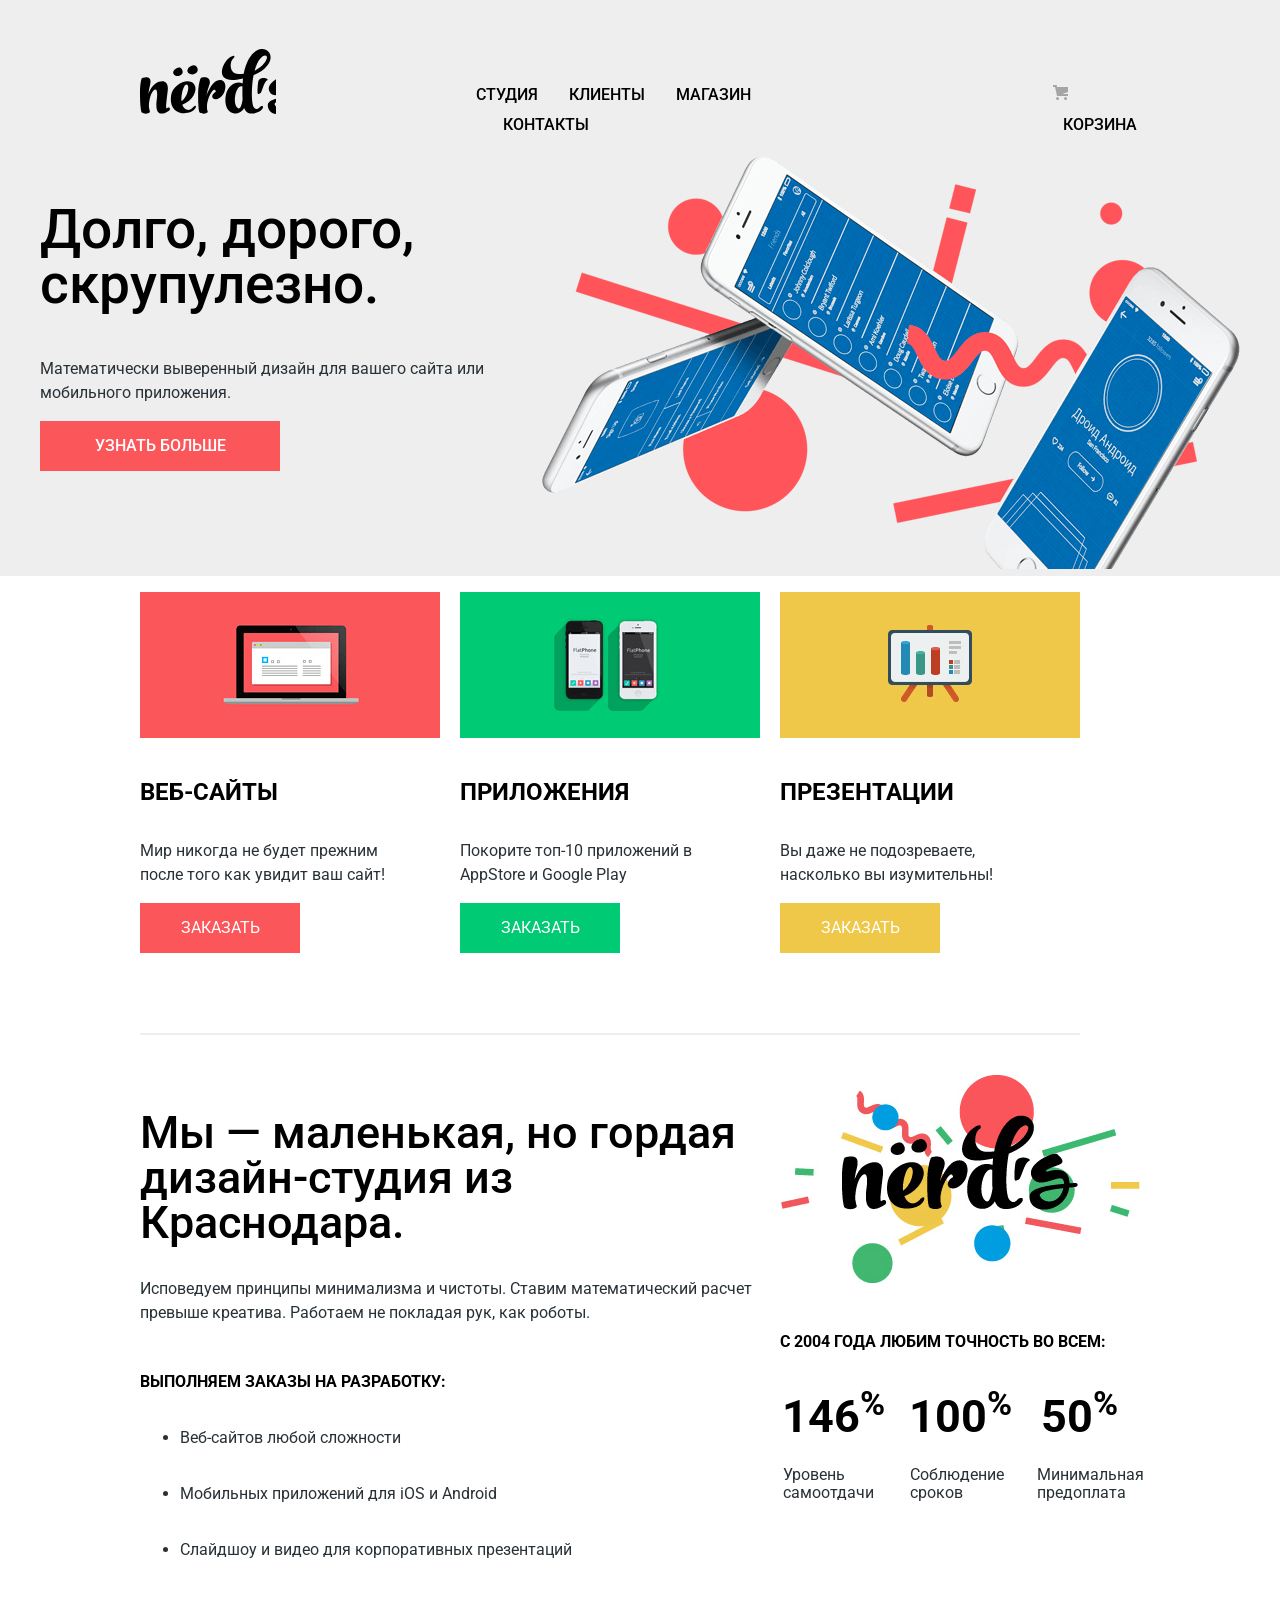
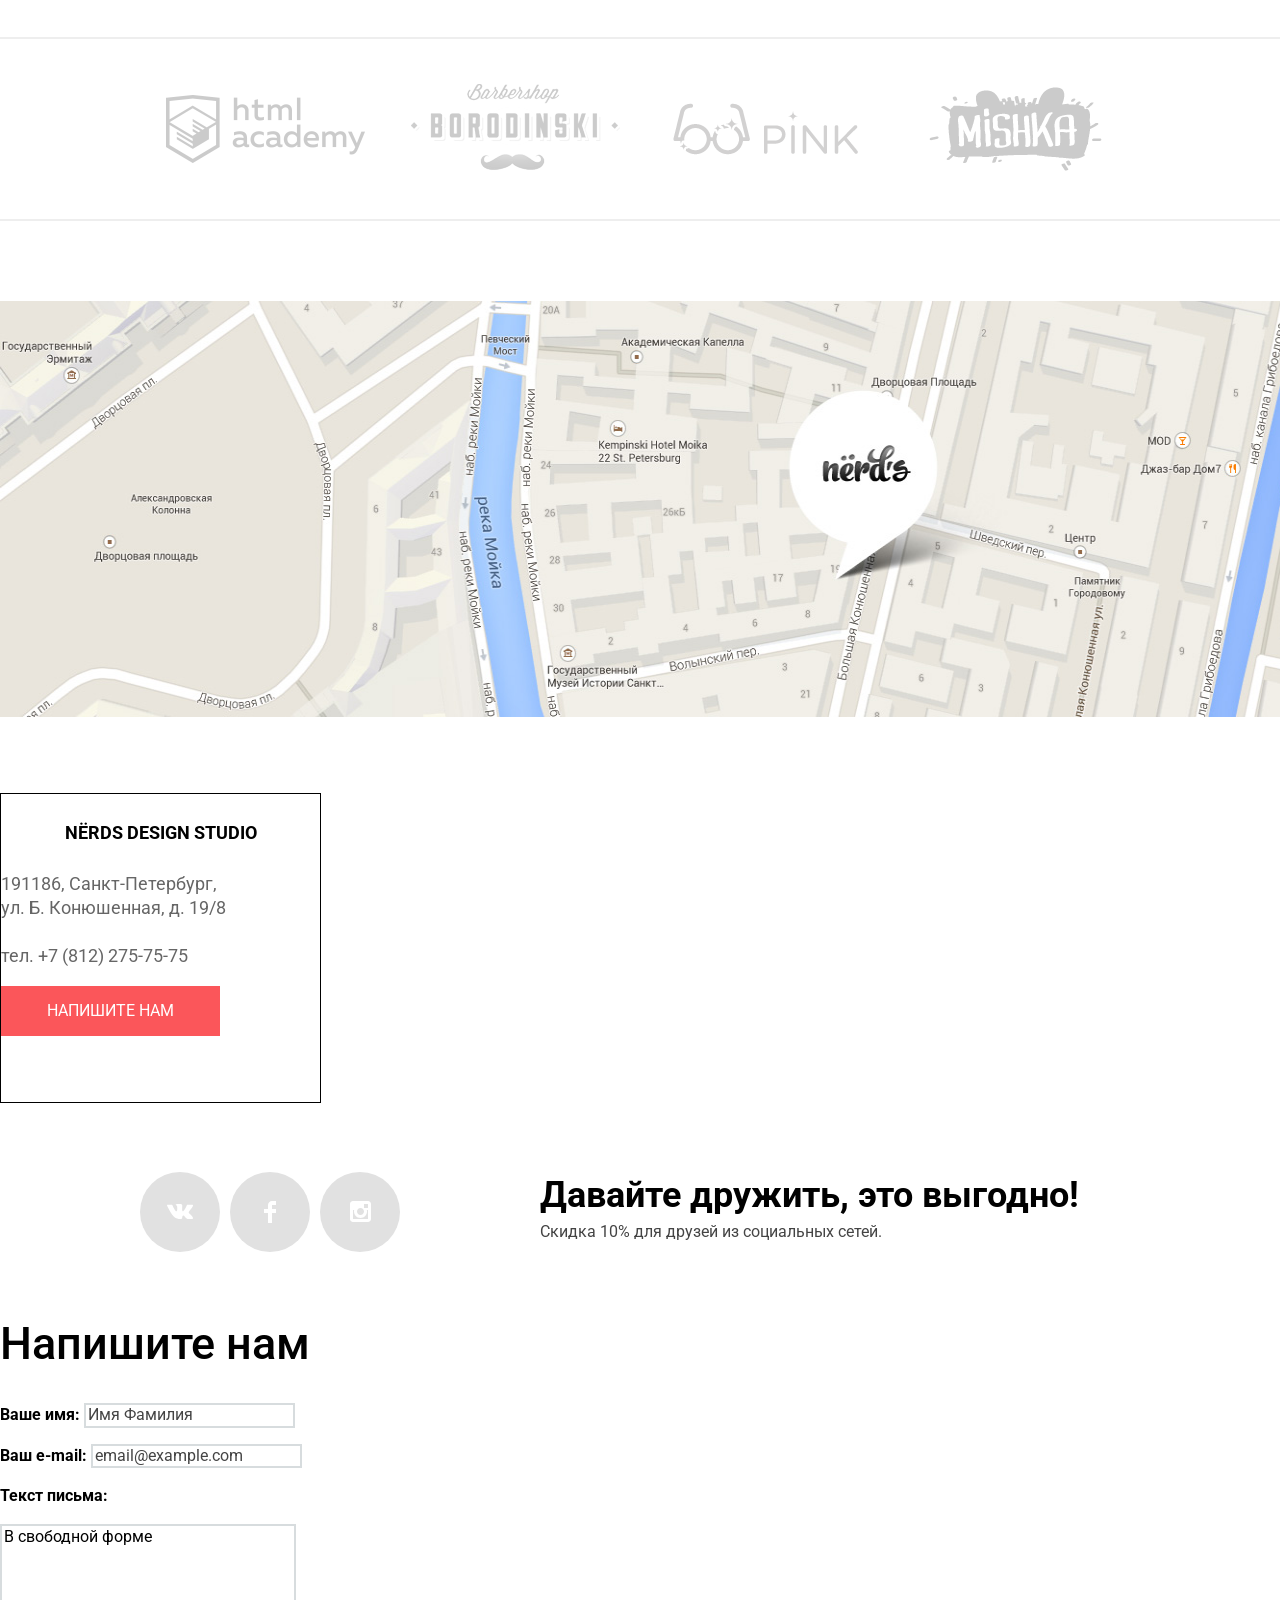
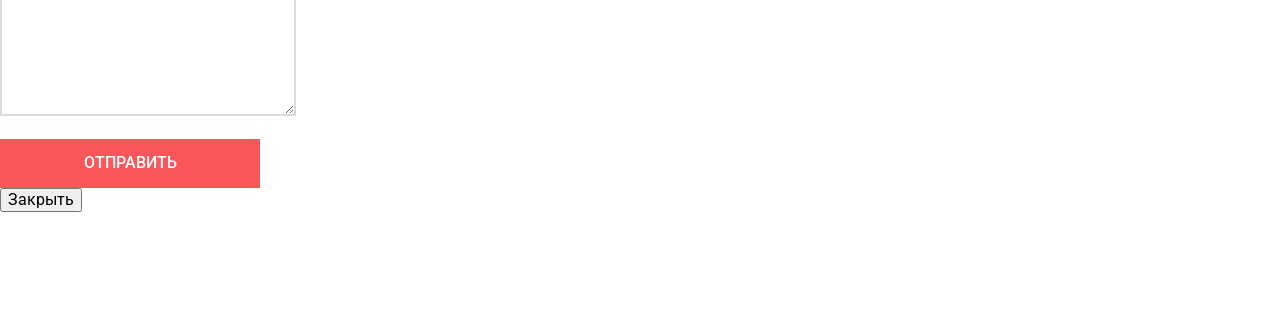
==== index.html @ deb5715d "other flex" ====
<!DOCTYPE html>
<html lang="ru">
	<head>
		<meta charset="UTF-8">
		<title>Нёрдс</title>
		<link rel="stylesheet" href="css/normalize.css">
		<link href="https://fonts.googleapis.com/css2?family=Roboto:ital,wght@0,400;0,500;0,700;1,400;1,500;1,700&display=swap" rel="stylesheet">
		<link rel="stylesheet" href="css/style.css">
	</head>
	<body>
		<header class="main-header">
			<nav class="main-navigation">
				<a class="main-header-logo"></a>
				<ul class="site-navigation">
					<li><a href="studio.html">Студия</a></li>
					<li><a href="clients.html">Клиенты</a></li>
					<li><a href="shop.html">Магазин</a></li>
					<li><a href="contacts.html">Контакты</a></li>
				</ul>
				<ul class="basket">
					<li><img src="img/cart-icon(basket).svg" alt="Корзина"></li>
					<li class="buy-product"><a href="basket.html">Корзина</a></li>
				</ul>	
			</nav>
			<section class="slider">
				<h1 class="visually-hidden">Слайдер</h1>
				<figure class="slide_1">
					<div class="text-slider">
						<h2>Долго, дорого, скрупулезно.</h2>
						<p>Математически выверенный дизайн для вашего сайта или мобильного приложения.</p>
						<button>Узнать больше</button>
					</div>
					<div class="img_slider">
						<img src="img/slide1.png" width="698" height="413" alt="Дизайн">
					</div>
				</figure>
			</section>
		</header>
		<main class="container">
			<section class="advantages">
				<h2 class="visually-hidden">Преимущества</h2>
				<ul class="advantages-list">
					<li>
						<img src="img/web-sites.png" width="300" height="146" alt="Веб сайты">
						<h4>Веб-сайты</h4>
						<p>Мир никогда не будет прежним<br> после того как увидит ваш сайт!</p>
						<button class="web-sites-color">Заказать</button>
					</li>
					<li>
						<img src="img/applications.png" width="300" height="146" alt="Приложения">
						<h4>Приложения</h4>
						<p>Покорите топ-10 приложений в AppStore и Google Play</p>
						<button class="applications-color">Заказать</button>
					</li>
					<li>
						<img src="img/presentations.png" width="300" height="146" alt="Презентации">
						<h4>Презентации</h4>
						<p>Вы даже не подозреваете,<br> насколько вы изумительны!</p>
						<button class="presentations-color">Заказать</button>
					</li>
				</ul>
			</section>
			<section class="studio">
				<div class="studio_orders">
					<h2>Мы — маленькая, но гордая дизайн-студия из Краснодара.</h2>
					<p>Исповедуем принципы минимализма и чистоты. Ставим математический расчет превыше креатива. Работаем не покладая рук, как роботы.</p>
					<h4>Выполняем заказы на разработку:</h4>
					<ul class="studio-list">
						<li class="studio-item">
						Веб-сайтов любой сложности
						</li>
						<li class="studio-item">
						Мобильных приложений для iOS и Android
						</li>
						<li class="studio-item">
						Слайдшоу и видео для корпоративных презентаций
						</li>
					</ul>
				</div>
				<div class="studio_percent">
					<img src="img/color-nerds.png" width="360" height="208" alt="Цветной логотип">
					<h4>с 2004 года Любим точность во всем:</h4>
					<table class="table">
						<tr><th>146<sup>%</sup></th><th>100<sup>%</sup></th><th>50<sup>%</sup></th></tr>
						<tr><td>Уровень самоотдачи</td><td>Соблюдение  сроков</td><td>Минимальная предоплата</td></tr>
					</table>
				</div>
			</section>
			<section class="partners">
				<h2 class="visually-hidden">Партнёры</h2>
				<ul>
					<li class="center_img"><img src="img/html-academy.png" alt="HTML Academy"></li>
					<li class="center_img"><img src="img/borodinski.png" width="209" height="90" alt="Borodinski"></li>
					<li class="center_img"><img src="img/pink.png" alt="Pink"></li>
					<li class="center_img"><img src="img/mishka.png" alt="Mishka"></li>
				</ul>
			</section>
			<section class="contacts">
				<img src="img/map___.jpg" width="1385" height="416" alt="Индекс 191186, город Санкт-Петербург, ул. Б. Конюшенная, д. 19/8, тел. +7 (812) 275-75-75">
				<h2 class="visually-hidden">Как до нас добраться</h2>
				<div class="contacts_background"><h4>Nёrds design studio</h4>
				<p>191186, Санкт-Петербург,<br> 
				ул. Б. Конюшенная, д. 19/8<br><br>
				тел. +7 (812) 275-75-75</p>
				<button>Напишите нам</button></div>
			</section>
		</main>
		<footer class="main-footer">
			<div class="footer-social">			
				<ul>
					<li class="social-button">
						<a href="#">
							<div class="background_icon">
								<img src="img/vk-icon.svg" alt="Вконтакте">
							</div>
						</a>
					</li>
					<li class="social-button">
						<a href="#">
							<div class="background_icon">
								<img src="img/fb-icon.svg" alt="Фэйсбук">
							</div>
						</a>
					</li>
					<li class="social-button">
						<a href="#">
							<div class="background_icon">
								<img src="img/insta-icon.svg" alt="Инстаграм">
							</div>
						</a>
					</li>
				</ul>
			</div>
			<div class="footer_discounts">
				<h3>Давайте дружить, это выгодно!</h3>
				<p>Скидка 10% для друзей из социальных сетей.</p>
			</div>
		</footer>
		<section class="form">
			<form class="write-us" action="https://echo.htmlacademy.ru" method="post">
				<h2>Напишите нам</h2>
				<p class="write-us-item">
					<label for="write-us-name">Ваше имя:</label>
					<input type="text" id="write-us-name" name="name" placeholder="Имя Фамилия">
				</p>
				<p class="write-us-item">
					<label for="write-us-e-mail">Ваш e-mail:</label>
					<input type="text" id="write-us-e-mail" name="e-mail" placeholder="email@example.com">	
				</p>
				<p class="write-us-item">
					<label>Текст письма:</label>
				</p>
				<p class="write-us-item"><textarea name="text" id="text" cols="30" rows="10">В свободной форме</textarea></p>
				<button class="button" type="submit">Отправить</button>
			</form>
			<button class="modal-close" type="button">Закрыть</button>
		</section>
	</body>
</html>
---- css/style.css ----
/* глобальные правила ------------------------------------------------------------------ */
body {
 
  margin: 0;
  padding: 0;
  font-family: "Roboto", Arial, sans-serif;
  font-size: 16px;
  line-height: 24px;
  font-weight: 400;
  color: #283136;

  background-color: #ffffff;
}
a {
  text-decoration: none;
}
/* хэдер -----------------------------------------------------------------------------*/
.main-header {
  background-color: #eeeeee;
  min-height: 545px;
}
/* Логотип ------------------------------*/
.main-header-logo {
  background-image: url(../img/nerds-logo.svg);
  background-repeat: no-repeat;
  width: 160px;
  height: 65px;
  margin: 49px 200px 0 140px;
}
.main-header-logo:hover {
  opacity: 0.8;
}
.main-header-logo:active {
  opacity: 0.3;
}
/* Навигация по сайту --------------------------------------*/
.main-navigation {
  display: flex;
  justify-content: flex-start;
  line-height: 30px;
  font-weight: 500;
  text-transform: uppercase;
  color: #000000;
}
.site-navigation {
  padding: 0;
  margin: 80px 245px 0 0;
  list-style: none;
} 
.site-navigation li {
  margin-left: 27px;
  display: inline;
}
.site-navigation li:first-child {
  margin-left: 0;
}
/* Корзина -------------------------------------------*/
.basket {
  margin: 80px 140px 0 0;
  padding: 0;
  list-style: none;
}
.basket li {
  display: inline;
}
.basket li:last-child {
  margin-left: 10px;
}
.basket img {
  opacity: 0.3;
}
.site-navigation a, 
.basket a {
  color: #000000;
}
.site-navigation a:hover, 
.basket a:hover {
  color: #fb565a;
}
.site-navigation a:active, 
.basket a:active {
  color: #a6a6a6;
}
/* слайдер ------------------------------------------------------------------------------*/
.slide_1 {
  display: flex;

}
.slider h2 {
  font-size: 55px;
  line-height: 55px;
  font-weight: 500;
  color: #000000;
}
.slider button {
  width: 240px;
  height: 50px;
  color: #ffffff;
  background-color: #fb565a;
  border: none;
  line-height: 18px;
  font-size: 16px;
  font-weight: 500;
  text-transform: uppercase;
}
.slider button:hover {
  background-color: #e74246;
}
.slider button:active {
  background-color: #d7373b;
  color: rgb(255,255,255, 0.3);
}
/* преимущества --------------------------------------------------------------------------- */
.advantages-list {
  display: flex;
  justify-content: space-between;
  border-bottom: 2px solid #eeeeee;
  margin: 0 200px 0 140px;
  padding: 0 0 80px 0;
}
.advantages-list h4 {
  font-weight: 700;
  font-size: 24px;
  line-height: 30px;
  color: #000000;
  text-transform: uppercase;
}
.advantages-list li {
  list-style-type: none;

  width: 300px;
}
.advantages-list button {
  color: #ffffff;
  font-size: 16px;
  line-height: 18px;
  text-transform: uppercase;
  border: none;
  width: 160px;
  height: 50px;
}
.web-sites-color {
  background-color: #fb565a;
}
.web-sites-color:hover {
  background-color: #e74246;
}
.web-sites-color:active {
  background-color: #d7373b;
  color: rgb(255,255,255, 0.3);
}
.applications-color {
  background-color: #00ca74;
}
.applications-color:hover {
  background-color: #00bc6c;
}
.applications-color:active {
  background-color: #00aa62;
  color: rgb(255,255,255, 0.3);
}
.presentations-color {
  background-color: #efc84a;
}
.presentations-color:hover {
  background-color: #eab534;
}
.presentations-color:active {
  background-color: #e5a722;
  color: rgb(255,255,255, 0.3);
}
/* Студия ---------------------------------------------------------------------------------- */
.studio {
  display: flex;
  justify-content: space-between;
  margin-top: 40px;
  border-bottom: 2px solid #eeeeee;
  padding-bottom: 75px;
}
.studio_orders {
  width: 660px;
  margin-left: 140px;
}
.studio_orders h4 {
  margin: 0;
}
.studio-list {
  margin: 0;
}
.studio-item {
  margin-top: 32px;
}
.studio_orders p {
  margin: 0 0 45px 0;
}
.studio_percent {
  width: 360px;
  margin-right: 140px;
}
.studio_percent h4 {
  margin: 40px 0 27px 0;
}
.studio h2  {
  margin: 35px 0 32px 0;
  padding: 0;
  font-weight: 500;
  font-size: 45px;
  line-height: 45px;
  color: #000000;
}
.studio h4 {
  color: #000000;
  text-transform: uppercase;
  font-weight: 700;
}
.table th {
  font-weight: 700;
  font-size: 45px;
  line-height: 10.06px;
  color: #000000;
  height: 68px;
  padding: 0 22px 12px 0;
}
.table td {
  line-height: 18px;
}
/* Партнёры ---------------------------------------------------------------------------------- */
.partners {
   border-bottom: 2px solid #eeeeee;
}
.partners ul {
  padding: 0;
  margin: 0 140px 0 140px;
  display: flex;
  justify-content: space-between;
}
.center_img {
  width: 260px;
  min-height: 180px;
  margin-top: 0 auto;
  display: flex;
  list-style-type: none;
  opacity: 0.2;
}
.center_img img{
  margin: auto;
}
.partners li:hover {
  opacity: 1;
}
.partners li:active {
  opacity: 0.1;
}
/* Контакты -----------------------------------------------*/
.contacts img {
  margin: 80px 0 69px 0;
}
.contacts_background {
  width: 319px;
  height: 308px;
  background-color: #ffffff;
  border: 1px solid #000000;
}
.contacts h4 {
  text-align: center;
  font-weight: 700;
  font-size: 18px;
  line-height: 30px;
  color: #000000;
  text-transform: uppercase;
}
.contacts p {
  font-size: 18px;
  color: #666666;
}
.contacts button {
  width: 219px;
  height: 50px;
  color: #ffffff;
  background-color: #fb565a;
  border: none;
  text-transform: uppercase;
  line-height: 18px;
}
/* футер -----------------------------------------------*/
.main-footer {
  display: flex;
  justify-content: flex-start;
  margin: 69px 140px 69px 140px;
}
.footer-social {
  width: 260px;
  margin-right: 140px;
}
.footer-social ul {
  margin: 0;
  padding: 0;
  display: flex;
  justify-content: space-between;
}
.background_icon {
  border-radius: 50%;
  display: flex;
  justify-content: center;
  align-items: center;
  width: 80px;
  height: 80px;
  background-color: #e1e1e1;
}
.background_icon:hover {
  background-color: #e74246;
}
.background_icon:active {
  background-color: #d7373b;
}
.background_icon img:active {
  opacity: 0.3;
}
.social-button {
  display: inline-block;
  list-style-type: none;
}
.footer_discounts h3 {
  font-weight: 700;
  font-size: 36px;
  line-height: 36px;
  color: #000000;
  margin: 5px 0 8px 0;
}
.footer_discounts p {
  line-height: 22px;
  color: #444444;
  margin: 0;
}
/* напишите нам -----------------------------------------------*/
.form {
  width: 960px;
  height: 590px;
  background-color: #ffffff;
}
.write-us button {
  background-color: #fb565a;
  border: none;
  text-transform: uppercase;
  font-weight: 500;
  line-height: 18px;
  color: #ffffff;
  width: 260px;
  height: 49px;
}
.write-us h2 {
  font-weight: 500;
  font-size: 45px;
  line-height: 45px;
  color: #000000;
}
.write-us label {
  font-weight: 700;
  line-height: 18px;
  color: #000000;
}
.write-us-item input::-webkit-input-placeholder {
  line-height: 18px;
  color: #444444;
}
.write-us-item input, .write-us-item textarea {
  border: 2px solid #d7dcde;
  
}
/* скрытые заголовки которых нет  в макете -----------------------------------------------*/
.visually-hidden {
  position: absolute;
  clip: rect(0 0 0 0);
  width: 1px;
  height: 1px;
  margin: -1px;
}
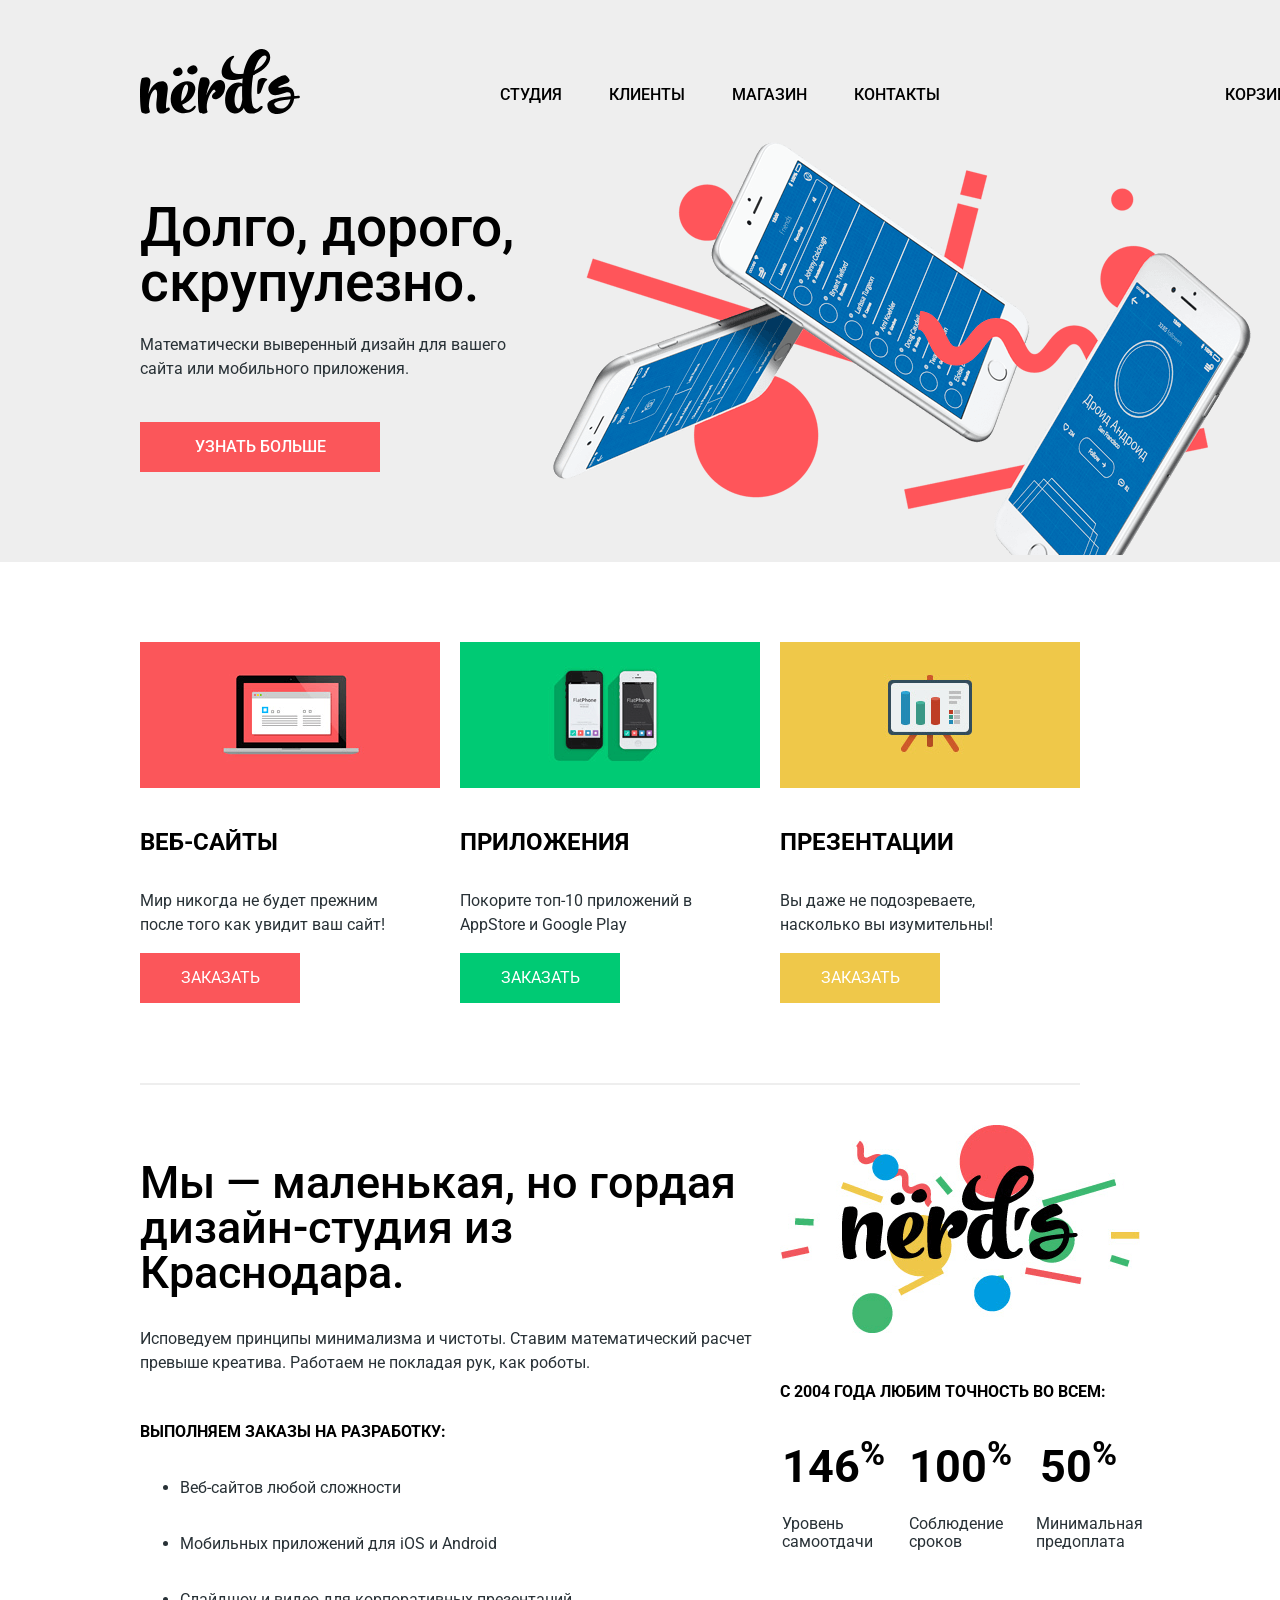
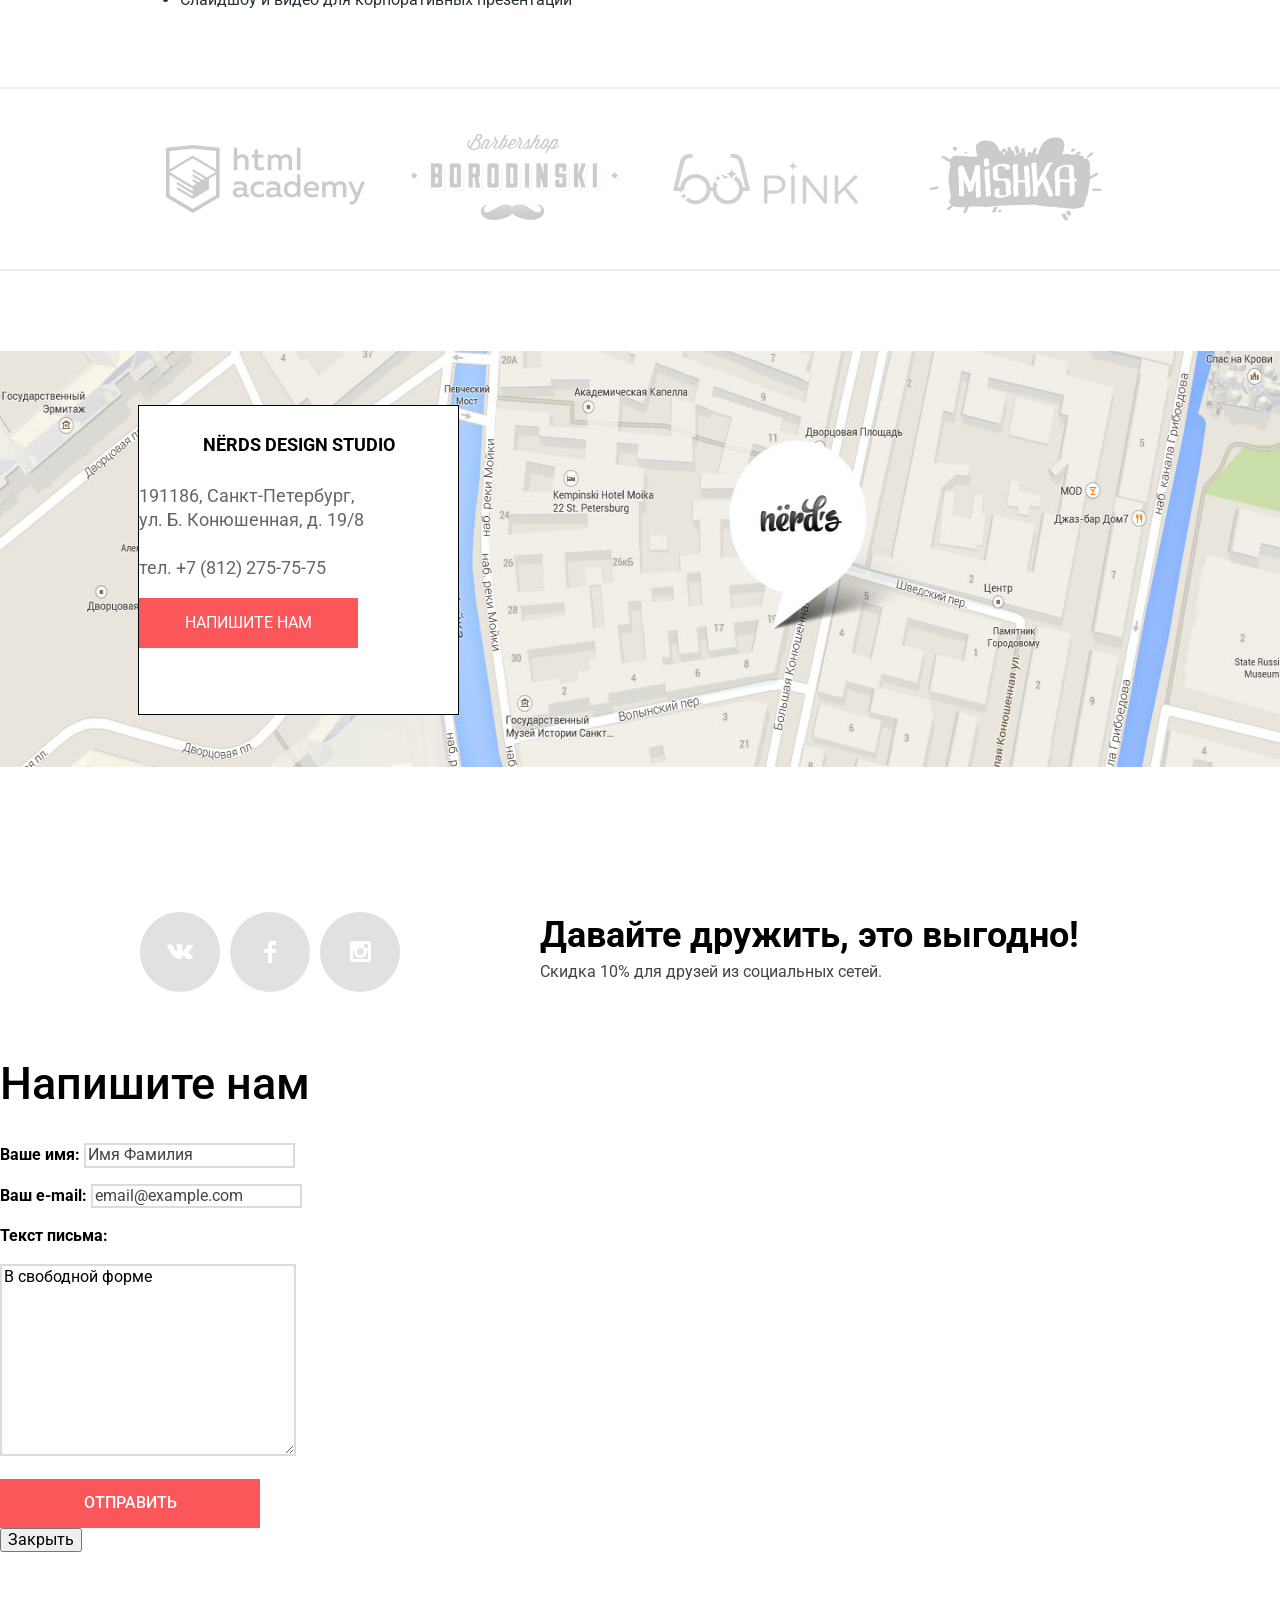
==== commit f5af85af: "переделал навигацию на флексах и 1ый слайд в слайдере" ====
--- a/index.html
+++ b/index.html
@@ -10,7 +10,7 @@
 	<body>
 		<header class="main-header">
 			<nav class="main-navigation">
-				<a class="main-header-logo"></a>
+				<a class="main-header-logo"><img src="img/nerds-logo.svg" width="160" height="65" alt="Логотип Нердс"></a>
 				<ul class="site-navigation">
 					<li><a href="studio.html">Студия</a></li>
 					<li><a href="clients.html">Клиенты</a></li>
@@ -18,22 +18,19 @@
 					<li><a href="contacts.html">Контакты</a></li>
 				</ul>
 				<ul class="basket">
-					<li><img src="img/cart-icon(basket).svg" alt="Корзина"></li>
 					<li class="buy-product"><a href="basket.html">Корзина</a></li>
 				</ul>	
 			</nav>
 			<section class="slider">
 				<h1 class="visually-hidden">Слайдер</h1>
-				<figure class="slide_1">
-					<div class="text-slider">
-						<h2>Долго, дорого, скрупулезно.</h2>
-						<p>Математически выверенный дизайн для вашего сайта или мобильного приложения.</p>
-						<button>Узнать больше</button>
-					</div>
-					<div class="img_slider">
-						<img src="img/slide1.png" width="698" height="413" alt="Дизайн">
-					</div>
-				</figure>
+				<div class="text-slider">
+					<h2>Долго, дорого, скрупулезно.</h2>
+					<p>Математически выверенный дизайн для вашего сайта или мобильного приложения.</p>
+					<button>Узнать больше</button>
+				</div>
+				<div class="img_slider">
+					<img src="img/slide1.png" width="698" height="413" alt="Дизайн">
+				</div>
 			</section>
 		</header>
 		<main class="container">
@@ -96,7 +93,7 @@
 				</ul>
 			</section>
 			<section class="contacts">
-				<img src="img/map___.jpg" width="1385" height="416" alt="Индекс 191186, город Санкт-Петербург, ул. Б. Конюшенная, д. 19/8, тел. +7 (812) 275-75-75">
+				<img src="img/map.jpg" class="map" width="1440" height="416" alt="Индекс 191186, город Санкт-Петербург, ул. Б. Конюшенная, д. 19/8, тел. +7 (812) 275-75-75">
 				<h2 class="visually-hidden">Как до нас добраться</h2>
 				<div class="contacts_background"><h4>Nёrds design studio</h4>
 				<p>191186, Санкт-Петербург,<br> 
--- a/css/style.css
+++ b/css/style.css
@@ -1,6 +1,5 @@
 /* глобальные правила ------------------------------------------------------------------ */
 body {
- 
   margin: 0;
   padding: 0;
   font-family: "Roboto", Arial, sans-serif;
@@ -21,10 +20,6 @@
 }
 /* Логотип ------------------------------*/
 .main-header-logo {
-  background-image: url(../img/nerds-logo.svg);
-  background-repeat: no-repeat;
-  width: 160px;
-  height: 65px;
   margin: 49px 200px 0 140px;
 }
 .main-header-logo:hover {
@@ -43,16 +38,16 @@
   color: #000000;
 }
 .site-navigation {
+  display: flex;
   padding: 0;
   margin: 80px 245px 0 0;
   list-style: none;
-} 
+}
 .site-navigation li {
-  margin-left: 27px;
-  display: inline;
-}
-.site-navigation li:first-child {
-  margin-left: 0;
+  margin: 0 47px 0 0;
+}
+.site-navigation li:last-child {
+  margin: 0;
 }
 /* Корзина -------------------------------------------*/
 .basket {
@@ -61,13 +56,7 @@
   list-style: none;
 }
 .basket li {
-  display: inline;
-}
-.basket li:last-child {
-  margin-left: 10px;
-}
-.basket img {
-  opacity: 0.3;
+  margin-left: 40px;
 }
 .site-navigation a, 
 .basket a {
@@ -82,15 +71,22 @@
   color: #a6a6a6;
 }
 /* слайдер ------------------------------------------------------------------------------*/
-.slide_1 {
-  display: flex;
-
-}
-.slider h2 {
+.slider {
+  display: flex;
+}
+.text-slider {
+  width: 400px;
+  margin-left: 140px;
+}
+.text-slider h2 {
   font-size: 55px;
   line-height: 55px;
   font-weight: 500;
   color: #000000;
+  margin: 76px 0 23px 0;
+}
+.slider p {
+  margin: 0 0 41px 0;
 }
 .slider button {
   width: 240px;
@@ -110,12 +106,16 @@
   background-color: #d7373b;
   color: rgb(255,255,255, 0.3);
 }
+.img_slider {
+  width: 760px;
+  margin: 18px 0 0 30px;
+}
 /* преимущества --------------------------------------------------------------------------- */
 .advantages-list {
   display: flex;
   justify-content: space-between;
   border-bottom: 2px solid #eeeeee;
-  margin: 0 200px 0 140px;
+  margin: 80px 200px 0 140px;
   padding: 0 0 80px 0;
 }
 .advantages-list h4 {
@@ -223,6 +223,7 @@
 }
 .table td {
   line-height: 18px;
+  padding: 0;
 }
 /* Партнёры ---------------------------------------------------------------------------------- */
 .partners {
@@ -252,10 +253,17 @@
   opacity: 0.1;
 }
 /* Контакты -----------------------------------------------*/
+.contacts {
+  position: relative;
+}
 .contacts img {
   margin: 80px 0 69px 0;
+  max-width: 100%;
 }
 .contacts_background {
+  position: absolute;
+  top: 134px;
+  left: 138px;
   width: 319px;
   height: 308px;
   background-color: #ffffff;
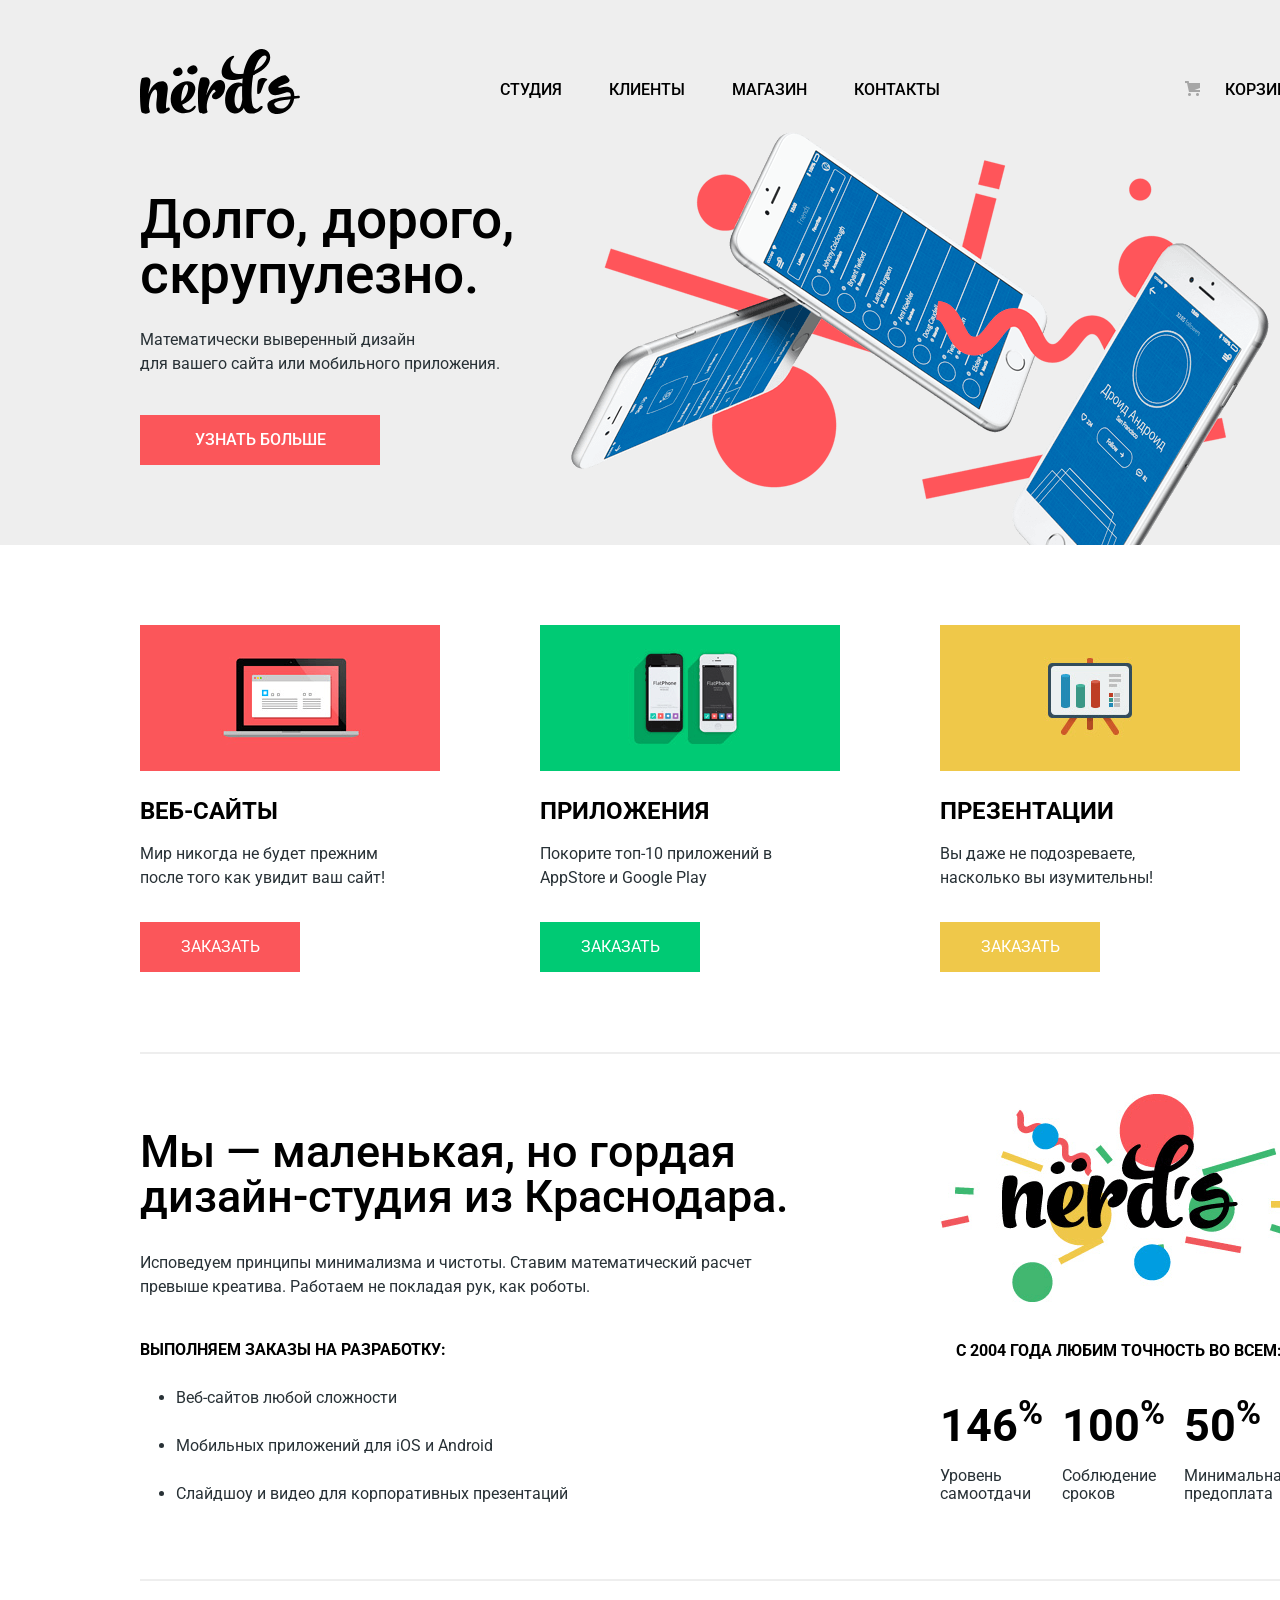
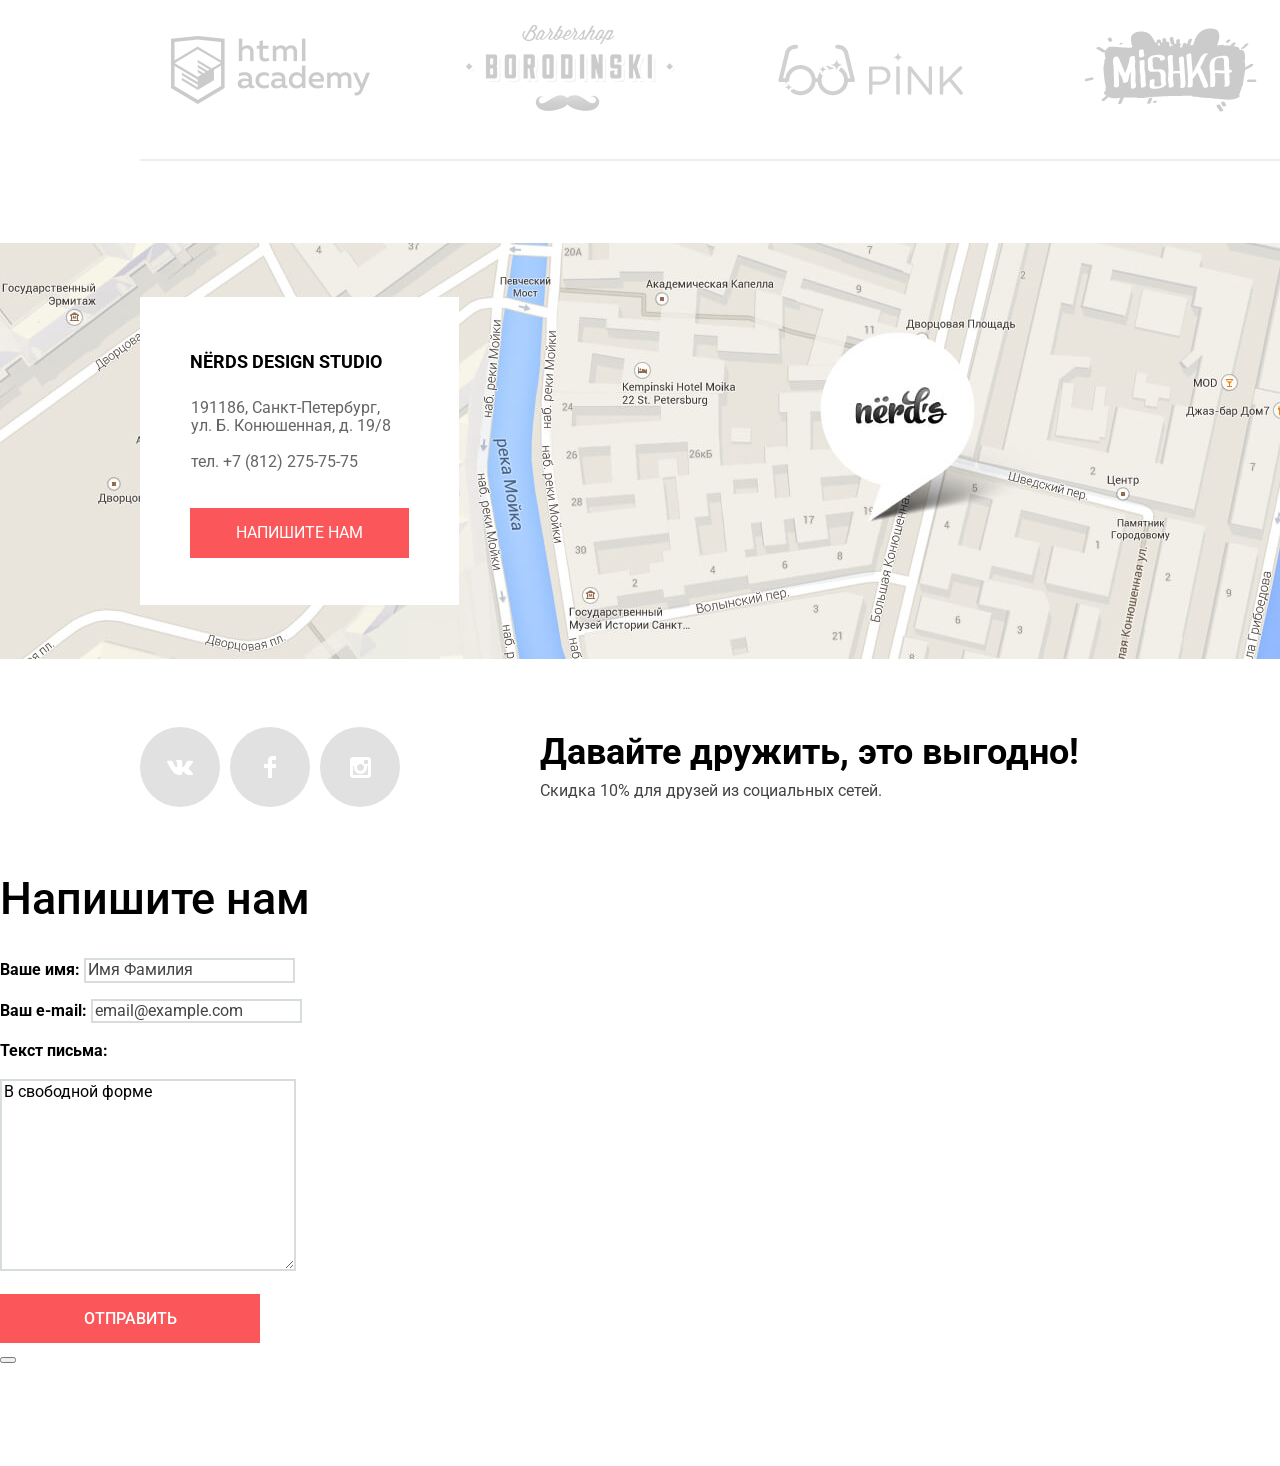
==== commit 33099a91: "pixel perfect" ====
--- a/index.html
+++ b/index.html
@@ -12,20 +12,30 @@
 			<nav class="main-navigation">
 				<a class="main-header-logo"><img src="img/nerds-logo.svg" width="160" height="65" alt="Логотип Нердс"></a>
 				<ul class="site-navigation">
-					<li><a href="studio.html">Студия</a></li>
-					<li><a href="clients.html">Клиенты</a></li>
-					<li><a href="shop.html">Магазин</a></li>
-					<li><a href="contacts.html">Контакты</a></li>
+					<li class="site-navigation-items">
+						<a href="studio.html">Студия</a>
+					</li>
+					<li class="site-navigation-items">
+						<a href="clients.html">Клиенты</a>
+					</li>
+					<li class="site-navigation-items">
+						<a href="shop.html">Магазин</a>
+					</li>
+					<li class="site-navigation-items">
+						<a href="contacts.html">Контакты</a>
+					</li>
 				</ul>
 				<ul class="basket">
-					<li class="buy-product"><a href="basket.html">Корзина</a></li>
+					<li class="buy-product">
+						<a href="basket.html">Корзина</a>
+					</li>
 				</ul>	
 			</nav>
 			<section class="slider">
 				<h1 class="visually-hidden">Слайдер</h1>
 				<div class="text-slider">
 					<h2>Долго, дорого, скрупулезно.</h2>
-					<p>Математически выверенный дизайн для вашего сайта или мобильного приложения.</p>
+					<p>Математически выверенный дизайн<br> для вашего сайта или мобильного приложения.</p>
 					<button>Узнать больше</button>
 				</div>
 				<div class="img_slider">
@@ -37,19 +47,19 @@
 			<section class="advantages">
 				<h2 class="visually-hidden">Преимущества</h2>
 				<ul class="advantages-list">
-					<li>
+					<li class="advantages-list-items">
 						<img src="img/web-sites.png" width="300" height="146" alt="Веб сайты">
 						<h4>Веб-сайты</h4>
 						<p>Мир никогда не будет прежним<br> после того как увидит ваш сайт!</p>
 						<button class="web-sites-color">Заказать</button>
 					</li>
-					<li>
+					<li class="advantages-list-items">
 						<img src="img/applications.png" width="300" height="146" alt="Приложения">
 						<h4>Приложения</h4>
 						<p>Покорите топ-10 приложений в AppStore и Google Play</p>
 						<button class="applications-color">Заказать</button>
 					</li>
-					<li>
+					<li class="advantages-list-items">
 						<img src="img/presentations.png" width="300" height="146" alt="Презентации">
 						<h4>Презентации</h4>
 						<p>Вы даже не подозреваете,<br> насколько вы изумительны!</p>
@@ -60,7 +70,7 @@
 			<section class="studio">
 				<div class="studio_orders">
 					<h2>Мы — маленькая, но гордая дизайн-студия из Краснодара.</h2>
-					<p>Исповедуем принципы минимализма и чистоты. Ставим математический расчет превыше креатива. Работаем не покладая рук, как роботы.</p>
+					<p>Исповедуем принципы минимализма и чистоты. Ставим математический расчет<br> превыше креатива. Работаем не покладая рук, как роботы.</p>
 					<h4>Выполняем заказы на разработку:</h4>
 					<ul class="studio-list">
 						<li class="studio-item">
@@ -95,11 +105,13 @@
 			<section class="contacts">
 				<img src="img/map.jpg" class="map" width="1440" height="416" alt="Индекс 191186, город Санкт-Петербург, ул. Б. Конюшенная, д. 19/8, тел. +7 (812) 275-75-75">
 				<h2 class="visually-hidden">Как до нас добраться</h2>
-				<div class="contacts_background"><h4>Nёrds design studio</h4>
-				<p>191186, Санкт-Петербург,<br> 
-				ул. Б. Конюшенная, д. 19/8<br><br>
-				тел. +7 (812) 275-75-75</p>
-				<button>Напишите нам</button></div>
+				<div class="contacts_background">
+					<h4>Nёrds design studio</h4>
+					<p>191186, Санкт-Петербург,<br> 
+					ул. Б. Конюшенная, д. 19/8<br><br>
+					тел. +7 (812) 275-75-75</p>
+					<button>Напишите нам</button>
+				</div>
 			</section>
 		</main>
 		<footer class="main-footer">
@@ -108,21 +120,21 @@
 					<li class="social-button">
 						<a href="#">
 							<div class="background_icon">
-								<img src="img/vk-icon.svg" alt="Вконтакте">
+								<img src="img/vk-icon.svg" aria-label="Вконтакте">
 							</div>
 						</a>
 					</li>
 					<li class="social-button">
 						<a href="#">
 							<div class="background_icon">
-								<img src="img/fb-icon.svg" alt="Фэйсбук">
+								<img src="img/fb-icon.svg" aria-label="Фэйсбук">
 							</div>
 						</a>
 					</li>
 					<li class="social-button">
 						<a href="#">
 							<div class="background_icon">
-								<img src="img/insta-icon.svg" alt="Инстаграм">
+								<img src="img/insta-icon.svg" aria-label="Инстаграм">
 							</div>
 						</a>
 					</li>
@@ -150,7 +162,7 @@
 				<p class="write-us-item"><textarea name="text" id="text" cols="30" rows="10">В свободной форме</textarea></p>
 				<button class="button" type="submit">Отправить</button>
 			</form>
-			<button class="modal-close" type="button">Закрыть</button>
+			<button class="modal-close" type="button" aria-label="Закрыть"></button>
 		</section>
 	</body>
 </html>
--- a/css/style.css
+++ b/css/style.css
@@ -2,12 +2,12 @@
 body {
   margin: 0;
   padding: 0;
+  min-width: 1440px;
   font-family: "Roboto", Arial, sans-serif;
   font-size: 16px;
   line-height: 24px;
   font-weight: 400;
   color: #283136;
-
   background-color: #ffffff;
 }
 a {
@@ -16,7 +16,6 @@
 /* хэдер -----------------------------------------------------------------------------*/
 .main-header {
   background-color: #eeeeee;
-  min-height: 545px;
 }
 /* Логотип ------------------------------*/
 .main-header-logo {
@@ -40,7 +39,7 @@
 .site-navigation {
   display: flex;
   padding: 0;
-  margin: 80px 245px 0 0;
+  margin: 75px 245px 0 0;
   list-style: none;
 }
 .site-navigation li {
@@ -51,16 +50,26 @@
 }
 /* Корзина -------------------------------------------*/
 .basket {
-  margin: 80px 140px 0 0;
+  position: relative;
+  margin: 75px 140px 0 0;
   padding: 0;
   list-style: none;
 }
 .basket li {
   margin-left: 40px;
 }
-.site-navigation a, 
-.basket a {
-  color: #000000;
+.site-navigation-items a, 
+.buy-product a {
+  color: #000000;
+}
+.buy-product a:before {
+  content: "";
+  position: absolute;
+  top: 6px;
+  left: 0;
+  width: 15px;
+  height: 15px;
+  background-image: url(../img/cart-icon.png);
 }
 .site-navigation a:hover, 
 .basket a:hover {
@@ -83,19 +92,21 @@
   line-height: 55px;
   font-weight: 500;
   color: #000000;
-  margin: 76px 0 23px 0;
+  margin: 68px 0 26px 0;
 }
 .slider p {
-  margin: 0 0 41px 0;
+  margin: 0 0 39px 0;
 }
 .slider button {
+  margin: 0 0 80px 0;
+  padding: 0;
   width: 240px;
   height: 50px;
   color: #ffffff;
   background-color: #fb565a;
   border: none;
-  line-height: 18px;
   font-size: 16px;
+  line-height: 18px;
   font-weight: 500;
   text-transform: uppercase;
 }
@@ -107,30 +118,42 @@
   color: rgb(255,255,255, 0.3);
 }
 .img_slider {
+  position: relative;
   width: 760px;
-  margin: 18px 0 0 30px;
+  margin: 8px 0 0 31px;
+}
+.img_slider img {
+  position: absolute;
+  bottom: 0;
+  left: 0;
 }
 /* преимущества --------------------------------------------------------------------------- */
 .advantages-list {
   display: flex;
-  justify-content: space-between;
   border-bottom: 2px solid #eeeeee;
-  margin: 80px 200px 0 140px;
+  margin: 80px 100px 0 140px;
   padding: 0 0 80px 0;
 }
+.advantages-list li {
+  list-style-type: none;
+  width: 300px;
+  margin-right: 100px;
+}
 .advantages-list h4 {
+  margin: 18px 0 16px 0;
   font-weight: 700;
   font-size: 24px;
   line-height: 30px;
   color: #000000;
   text-transform: uppercase;
 }
-.advantages-list li {
-  list-style-type: none;
-
-  width: 300px;
+.advantages-list-items p {
+  margin: 0;
+  line-height: 24px;
 }
 .advantages-list button {
+  padding: 0;
+  margin: 32px 0 0 0;
   color: #ffffff;
   font-size: 16px;
   line-height: 18px;
@@ -173,32 +196,34 @@
 .studio {
   display: flex;
   justify-content: space-between;
-  margin-top: 40px;
+  margin: 40px 140px 0 140px;
   border-bottom: 2px solid #eeeeee;
-  padding-bottom: 75px;
+  padding-bottom: 49px;
 }
 .studio_orders {
-  width: 660px;
-  margin-left: 140px;
+  width: 760px;
 }
 .studio_orders h4 {
   margin: 0;
 }
 .studio-list {
-  margin: 0;
+  padding: 0 0 0 36px;
+  margin: 24px 0 0 0;
 }
 .studio-item {
-  margin-top: 32px;
+  margin: 0 0 24px 0;
 }
 .studio_orders p {
-  margin: 0 0 45px 0;
+  margin: 0 0 39px 0;
 }
 .studio_percent {
-  width: 360px;
-  margin-right: 140px;
+  width: 400px;
+}
+.studio_percent img {
+  margin: 0 0 0 40px;
 }
 .studio_percent h4 {
-  margin: 40px 0 27px 0;
+  margin: 30px 0 27px 56px;
 }
 .studio h2  {
   margin: 35px 0 32px 0;
@@ -213,32 +238,36 @@
   text-transform: uppercase;
   font-weight: 700;
 }
+.table {
+  margin: 0 0 0 38px;
+}
 .table th {
   font-weight: 700;
   font-size: 45px;
   line-height: 10.06px;
   color: #000000;
   height: 68px;
-  padding: 0 22px 12px 0;
+  padding: 0 14px 0 0;
+  text-align: left;
 }
 .table td {
   line-height: 18px;
-  padding: 0;
+  padding: 5px 0 0 0;
 }
 /* Партнёры ---------------------------------------------------------------------------------- */
 .partners {
-   border-bottom: 2px solid #eeeeee;
+  margin: 0 140px 0 140px;
+  border-bottom: 2px solid #eeeeee;
 }
 .partners ul {
-  padding: 0;
-  margin: 0 140px 0 140px;
+  margin: 0;
+  padding: 0;
   display: flex;
   justify-content: space-between;
 }
 .center_img {
   width: 260px;
-  min-height: 180px;
-  margin-top: 0 auto;
+  min-height: 178px;
   display: flex;
   list-style-type: none;
   opacity: 0.2;
@@ -257,19 +286,22 @@
   position: relative;
 }
 .contacts img {
-  margin: 80px 0 69px 0;
+  margin: 82px 0 61px 0;
   max-width: 100%;
 }
 .contacts_background {
   position: absolute;
-  top: 134px;
-  left: 138px;
+  top: 136px;
+  left: 140px;
   width: 319px;
   height: 308px;
   background-color: #ffffff;
-  border: 1px solid #000000;
-}
-.contacts h4 {
+  border: none;
+
+}
+.contacts_background h4 {
+  display: inline-block;
+  margin: 50px 0 22px 50px;
   text-align: center;
   font-weight: 700;
   font-size: 18px;
@@ -278,8 +310,9 @@
   text-transform: uppercase;
 }
 .contacts p {
-  font-size: 18px;
+  line-height: 18px;
   color: #666666;
+  margin: 0 0 37px 51px;
 }
 .contacts button {
   width: 219px;
@@ -289,12 +322,13 @@
   border: none;
   text-transform: uppercase;
   line-height: 18px;
+  margin: 0 0 0 50px;
 }
 /* футер -----------------------------------------------*/
 .main-footer {
   display: flex;
   justify-content: flex-start;
-  margin: 69px 140px 69px 140px;
+  margin: 0 140px 69px 140px;
 }
 .footer-social {
   width: 260px;
@@ -333,7 +367,7 @@
   font-size: 36px;
   line-height: 36px;
   color: #000000;
-  margin: 5px 0 8px 0;
+  margin: 7px 0 10px 0;
 }
 .footer_discounts p {
   line-height: 22px;
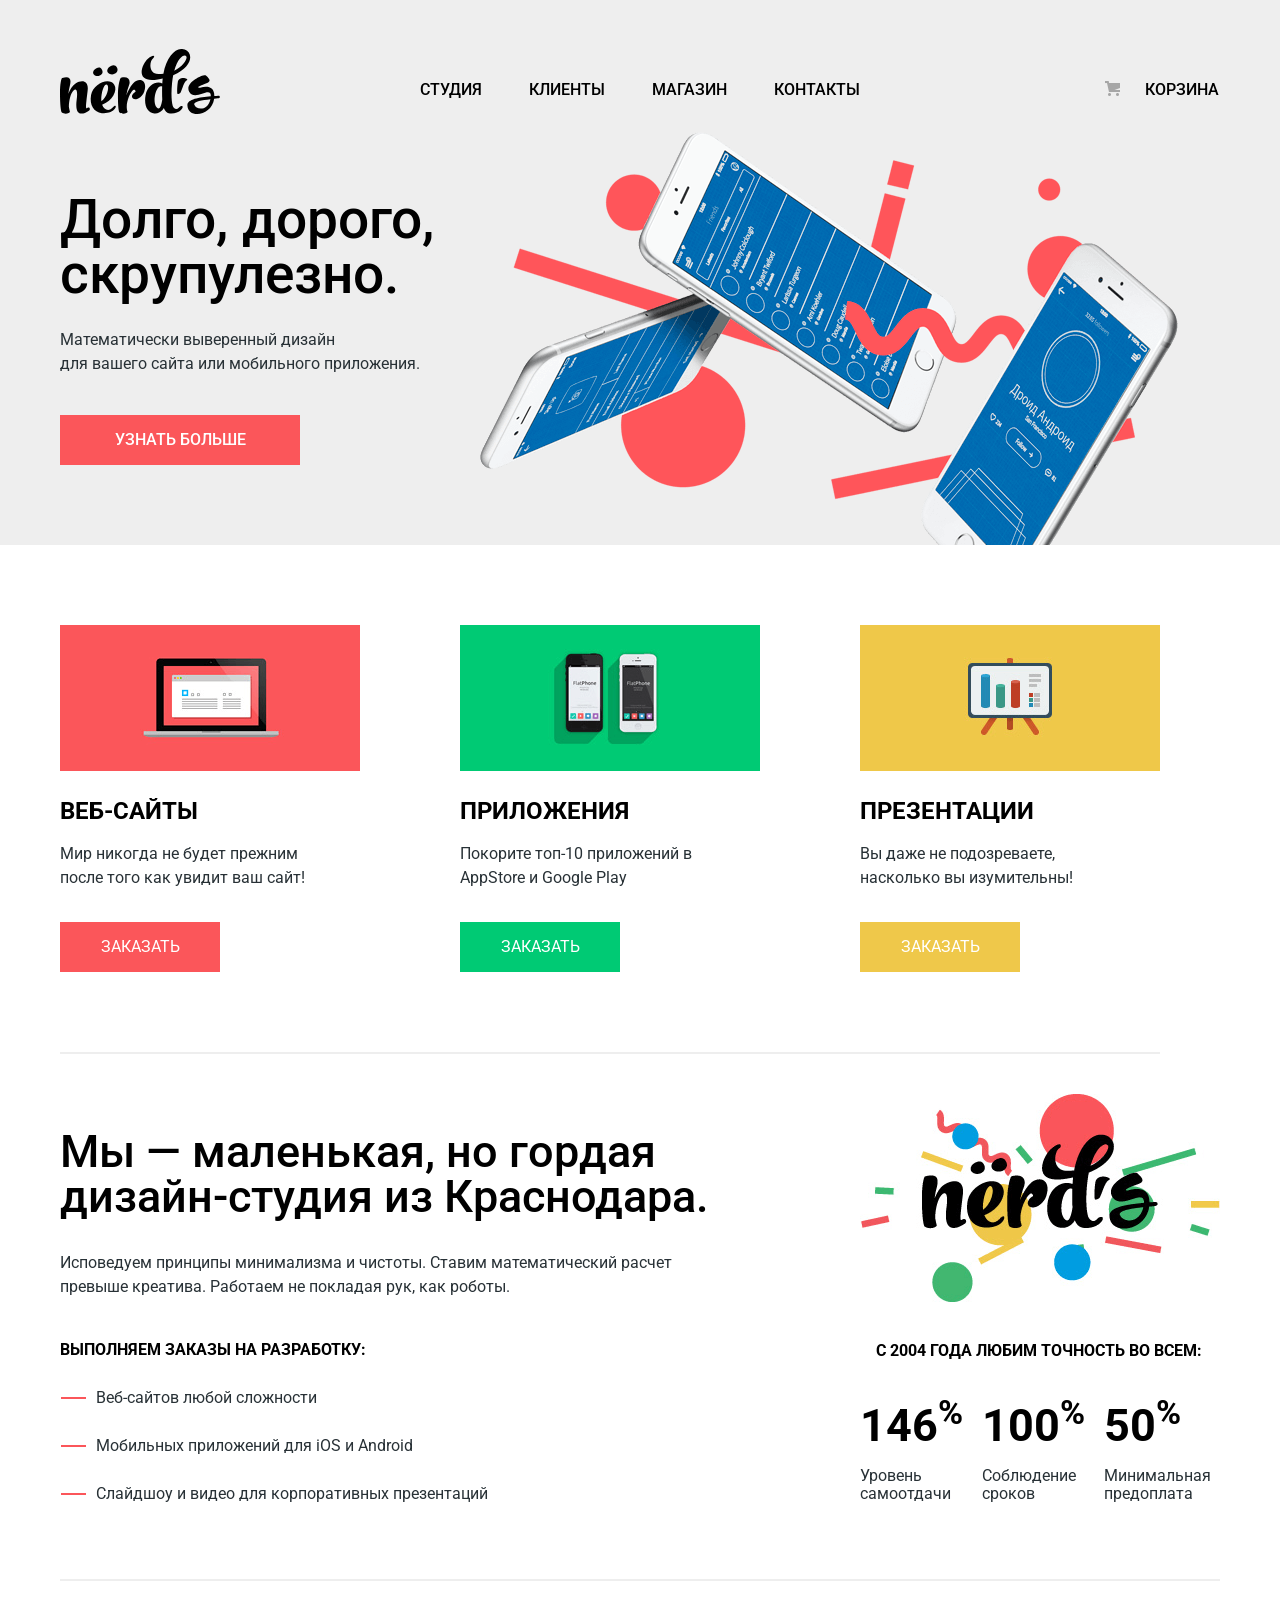
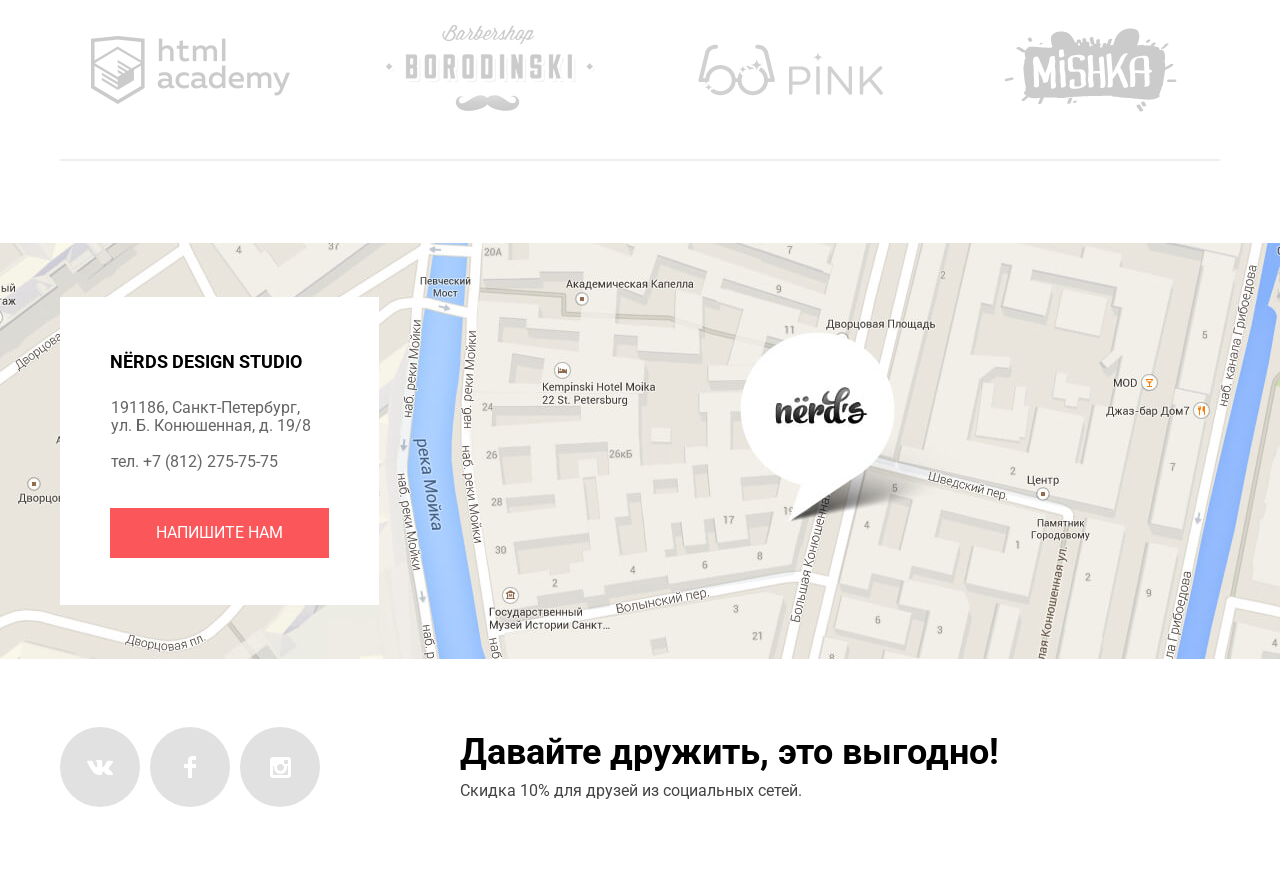
==== commit c1bbb6b4: "перед поправкой от подсказки в тееге" ====
--- a/index.html
+++ b/index.html
@@ -8,6 +8,7 @@
 		<link rel="stylesheet" href="css/style.css">
 	</head>
 	<body>
+		<div class="wrapper"></div>
 		<header class="main-header">
 			<nav class="main-navigation">
 				<a class="main-header-logo"><img src="img/nerds-logo.svg" width="160" height="65" alt="Логотип Нердс"></a>
@@ -145,24 +146,25 @@
 				<p>Скидка 10% для друзей из социальных сетей.</p>
 			</div>
 		</footer>
-		<section class="form">
+		<section class="form shadow">
+			<h2>Напишите нам</h2>
 			<form class="write-us" action="https://echo.htmlacademy.ru" method="post">
-				<h2>Напишите нам</h2>
-				<p class="write-us-item">
+				<p class="write-us-item display_form">
 					<label for="write-us-name">Ваше имя:</label>
-					<input type="text" id="write-us-name" name="name" placeholder="Имя Фамилия">
+					<input id="write-us-name" type="text" name="name" value="" placeholder="Имя Фамилия">
 				</p>
-				<p class="write-us-item">
+				<p class="write-us-item display_form">
 					<label for="write-us-e-mail">Ваш e-mail:</label>
-					<input type="text" id="write-us-e-mail" name="e-mail" placeholder="email@example.com">	
+					<input type="text" id="write-us-e-mail" name="e-mail" value="" placeholder="email@example.com">	
 				</p>
-				<p class="write-us-item">
-					<label>Текст письма:</label>
+				<p class="textarea display_form">
+					<label for="text">Текст письма:</label>
+					<textarea name="text" id="text" cols="91" rows="5">В свободной форме</textarea>
 				</p>
-				<p class="write-us-item"><textarea name="text" id="text" cols="30" rows="10">В свободной форме</textarea></p>
 				<button class="button" type="submit">Отправить</button>
 			</form>
-			<button class="modal-close" type="button" aria-label="Закрыть"></button>
+			<button class="modal-close" type="button"><span class="visually-hidden">Закрыть</span></button>
 		</section>
+		<div class="modal_overlay"></div>
 	</body>
 </html>
--- a/css/style.css
+++ b/css/style.css
@@ -1,8 +1,8 @@
 /* глобальные правила ------------------------------------------------------------------ */
 body {
-  margin: 0;
-  padding: 0;
-  min-width: 1440px;
+  margin: 0 auto;
+  padding: 0;
+  width: 1160px;
   font-family: "Roboto", Arial, sans-serif;
   font-size: 16px;
   line-height: 24px;
@@ -14,12 +14,22 @@
   text-decoration: none;
 }
 /* хэдер -----------------------------------------------------------------------------*/
+.wrapper {
+  position: absolute;
+  width: 100%;
+  height: 545px;
+  top: 0;
+  left: 0;
+  background-color: #eeeeee;
+  z-index: 0;
+}
 .main-header {
-  background-color: #eeeeee;
+  z-index: 10;
 }
 /* Логотип ------------------------------*/
 .main-header-logo {
-  margin: 49px 200px 0 140px;
+  margin: 49px 200px 0 0;
+  z-index: 5;
 }
 .main-header-logo:hover {
   opacity: 0.8;
@@ -35,12 +45,14 @@
   font-weight: 500;
   text-transform: uppercase;
   color: #000000;
+  z-index: 5;
 }
 .site-navigation {
   display: flex;
   padding: 0;
   margin: 75px 245px 0 0;
   list-style: none;
+  z-index: 5;
 }
 .site-navigation li {
   margin: 0 47px 0 0;
@@ -51,7 +63,7 @@
 /* Корзина -------------------------------------------*/
 .basket {
   position: relative;
-  margin: 75px 140px 0 0;
+  margin: 75px 0 0 0;
   padding: 0;
   list-style: none;
 }
@@ -85,7 +97,7 @@
 }
 .text-slider {
   width: 400px;
-  margin-left: 140px;
+  z-index: 5;
 }
 .text-slider h2 {
   font-size: 55px;
@@ -130,14 +142,15 @@
 /* преимущества --------------------------------------------------------------------------- */
 .advantages-list {
   display: flex;
+  flex-wrap: wrap;
+  justify-content: space-between;
   border-bottom: 2px solid #eeeeee;
-  margin: 80px 100px 0 140px;
+  margin: 80px 60px 0 0;
   padding: 0 0 80px 0;
 }
 .advantages-list li {
   list-style-type: none;
   width: 300px;
-  margin-right: 100px;
 }
 .advantages-list h4 {
   margin: 18px 0 16px 0;
@@ -196,7 +209,7 @@
 .studio {
   display: flex;
   justify-content: space-between;
-  margin: 40px 140px 0 140px;
+  margin: 40px 0 0 0;
   border-bottom: 2px solid #eeeeee;
   padding-bottom: 49px;
 }
@@ -211,7 +224,18 @@
   margin: 24px 0 0 0;
 }
 .studio-item {
+  position: relative;
   margin: 0 0 24px 0;
+  list-style-type: none;
+}
+.studio-list li::before {
+content: "";
+position: absolute;
+top: 11px;
+left: -35px;
+width: 25px;
+height: 2px;
+background-color: #fb565a;
 }
 .studio_orders p {
   margin: 0 0 39px 0;
@@ -256,13 +280,14 @@
 }
 /* Партнёры ---------------------------------------------------------------------------------- */
 .partners {
-  margin: 0 140px 0 140px;
+  margin: 0;
   border-bottom: 2px solid #eeeeee;
 }
 .partners ul {
   margin: 0;
   padding: 0;
   display: flex;
+  flex-wrap: wrap;
   justify-content: space-between;
 }
 .center_img {
@@ -286,13 +311,17 @@
   position: relative;
 }
 .contacts img {
-  margin: 82px 0 61px 0;
-  max-width: 100%;
+  position: relative;
+  top: 0;
+  left: 0;
+  margin: 82px 0 61px -140px;
+  width: 1440px;
+  z-index: 0;
 }
 .contacts_background {
   position: absolute;
   top: 136px;
-  left: 140px;
+  left: 0;
   width: 319px;
   height: 308px;
   background-color: #ffffff;
@@ -328,7 +357,7 @@
 .main-footer {
   display: flex;
   justify-content: flex-start;
-  margin: 0 140px 69px 140px;
+  margin: 0 0 69px 0;
 }
 .footer-social {
   width: 260px;
@@ -376,38 +405,111 @@
 }
 /* напишите нам -----------------------------------------------*/
 .form {
-  width: 960px;
-  height: 590px;
+  display: none;
+  width: 760px;
+  padding: 65px 100px 0 100px;
   background-color: #ffffff;
-}
-.write-us button {
+  position: fixed;
+  left: 240px;
+  right: 240px;
+  bottom: 179px;
+  z-index: 2;
+}
+.shadow {
+  box-shadow: 0 0 15px 15px rgba(0, 1, 1, 0.25);
+}
+.modal_overlay {
+  display: none;
+  position: fixed;
+  top: 0;
+  left: 0;
+  height: 100%;
+  width: 100%;
+  z-index: 1;
+  background-color: rgba(0, 0, 0, 0.5);
+}
+.modal-close {
+  position: absolute;
+  top: 75px;
+  right: 90px;
+  width: 22px;
+  height: 22px;
+  font-size: 0;
+  cursor: pointer;
+  border: 0;
+  background-color: #ffffff;
+  padding: 0;
+}
+.modal-close::before,
+.modal-close::after {
+content: "";
+position: absolute;
+top: 10px;
+left: 2px;
+width: 19px;
+height: 3px;
+background-color: #fecccd;
+}
+.modal-close::before {
+  transform: rotate(45deg);
+}
+.modal-close::after {
+  transform: rotate(-45deg);
+}
+.form h2 {
+  margin: 0;
+  font-size: 45px;
+  font-weight: 500;
+  line-height: 45px;
+  color: #000000;
+}
+.write-us p {
+  margin: 0;
+  display: inline-block;
+  font-weight: 700;
+  line-height: 18px;
+  color: #000000;
+}
+.display_form input, .display_form label {
+  display: block;
+}
+.display_form label {
+  margin: 0;
+  margin: 34px 0 8px 0;
+}
+.display_form input {
+  width: 344px;
+  padding: 13px 0 13px 12px;
+  line-height: 18px;
+  border: 2px solid #d7dcde;
+}
+.display_form textarea {
+  padding: 13px 0 13px 12px;
+  line-height: 18px;
+  border: 2px solid #d7dcde;
+}
+.display_form input::-webkit-input-placeholder {
+  color: #444444;
+} 
+.display_form input::-moz-placeholder {
+  color: #444444;
+}
+.write-us {
+  display: flex;
+  flex-wrap: wrap;
+  justify-content: space-between;
+}
+.button {
+  width: 260px;
+  height: 50px;
+  margin: 47px 0 84px 0;
+  padding: 0 80px 0 80px;
+  border: none;
+  font-weight: 500;
+  line-height: 18px;
+  text-transform: uppercase;
+  color: #ffffff;
   background-color: #fb565a;
-  border: none;
-  text-transform: uppercase;
-  font-weight: 500;
-  line-height: 18px;
-  color: #ffffff;
-  width: 260px;
-  height: 49px;
-}
-.write-us h2 {
-  font-weight: 500;
-  font-size: 45px;
-  line-height: 45px;
-  color: #000000;
-}
-.write-us label {
-  font-weight: 700;
-  line-height: 18px;
-  color: #000000;
-}
-.write-us-item input::-webkit-input-placeholder {
-  line-height: 18px;
-  color: #444444;
-}
-.write-us-item input, .write-us-item textarea {
-  border: 2px solid #d7dcde;
-  
 }
 /* скрытые заголовки которых нет  в макете -----------------------------------------------*/
 .visually-hidden {
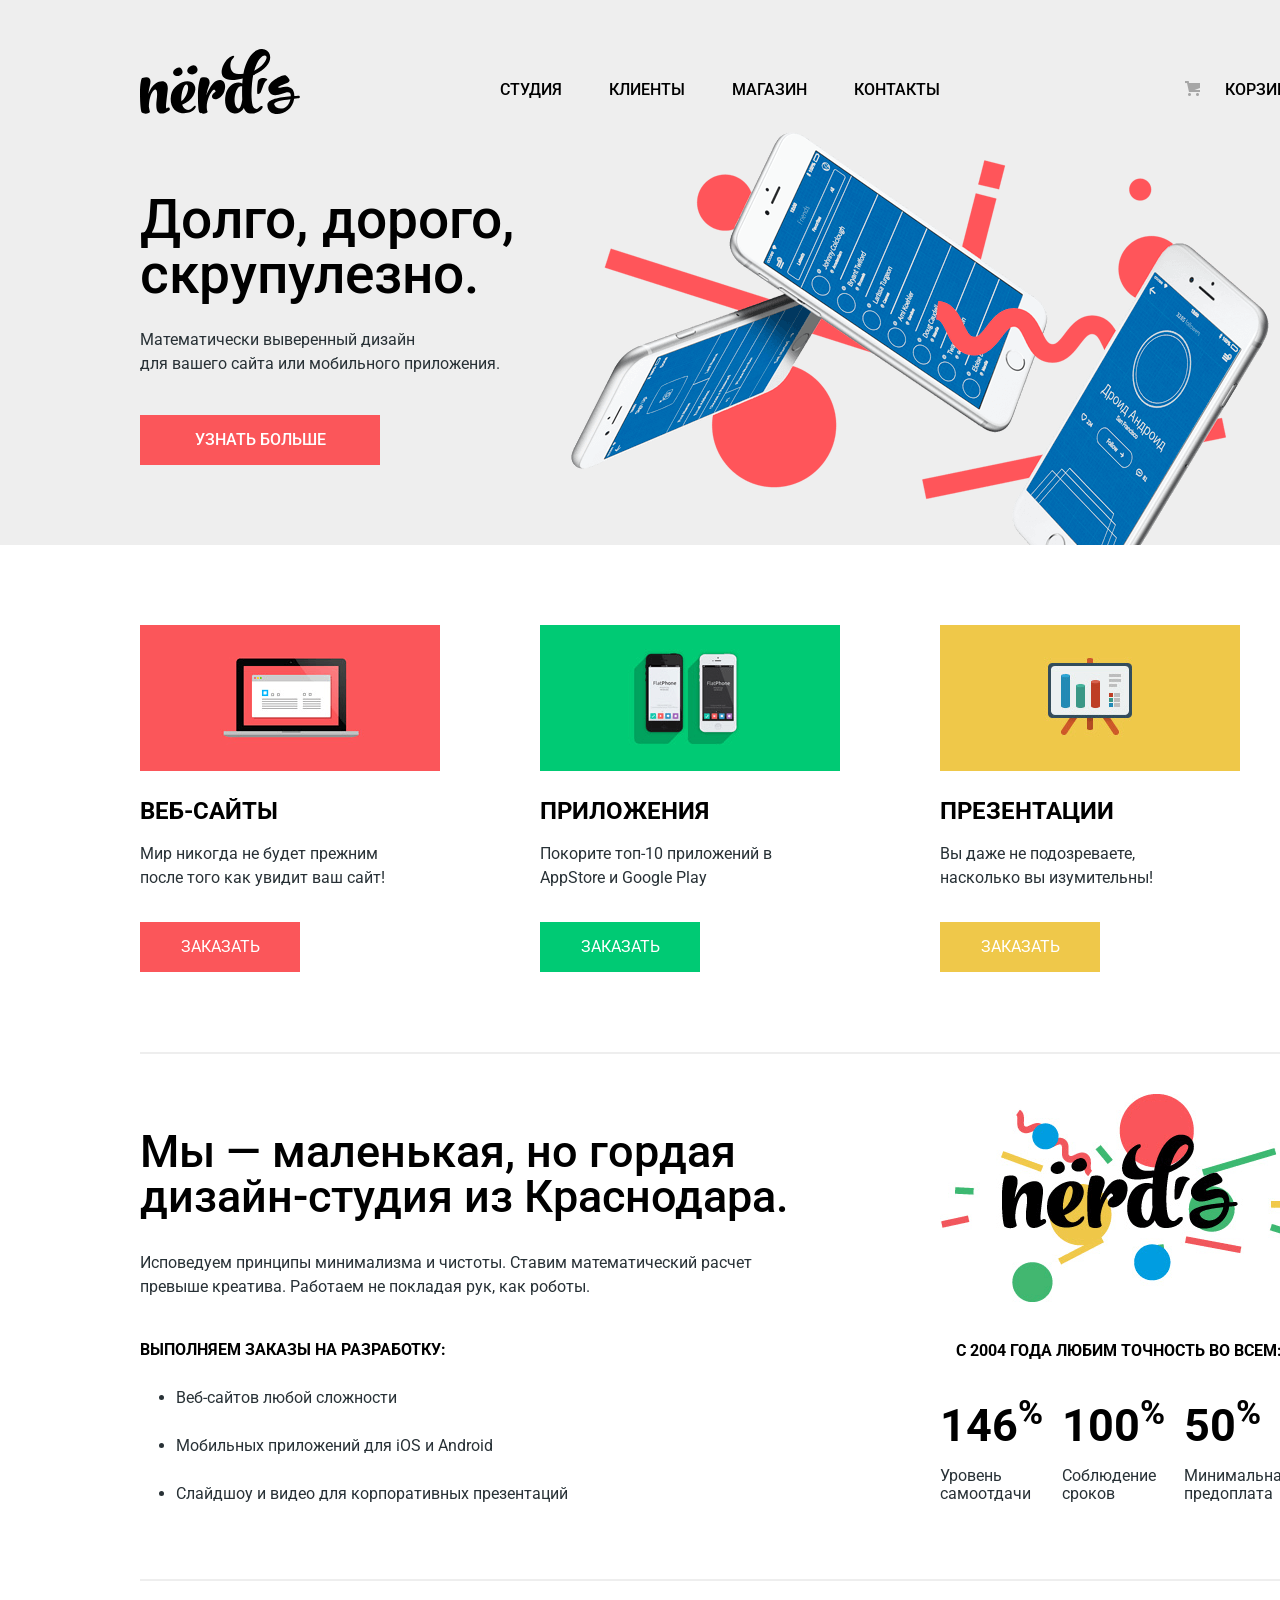
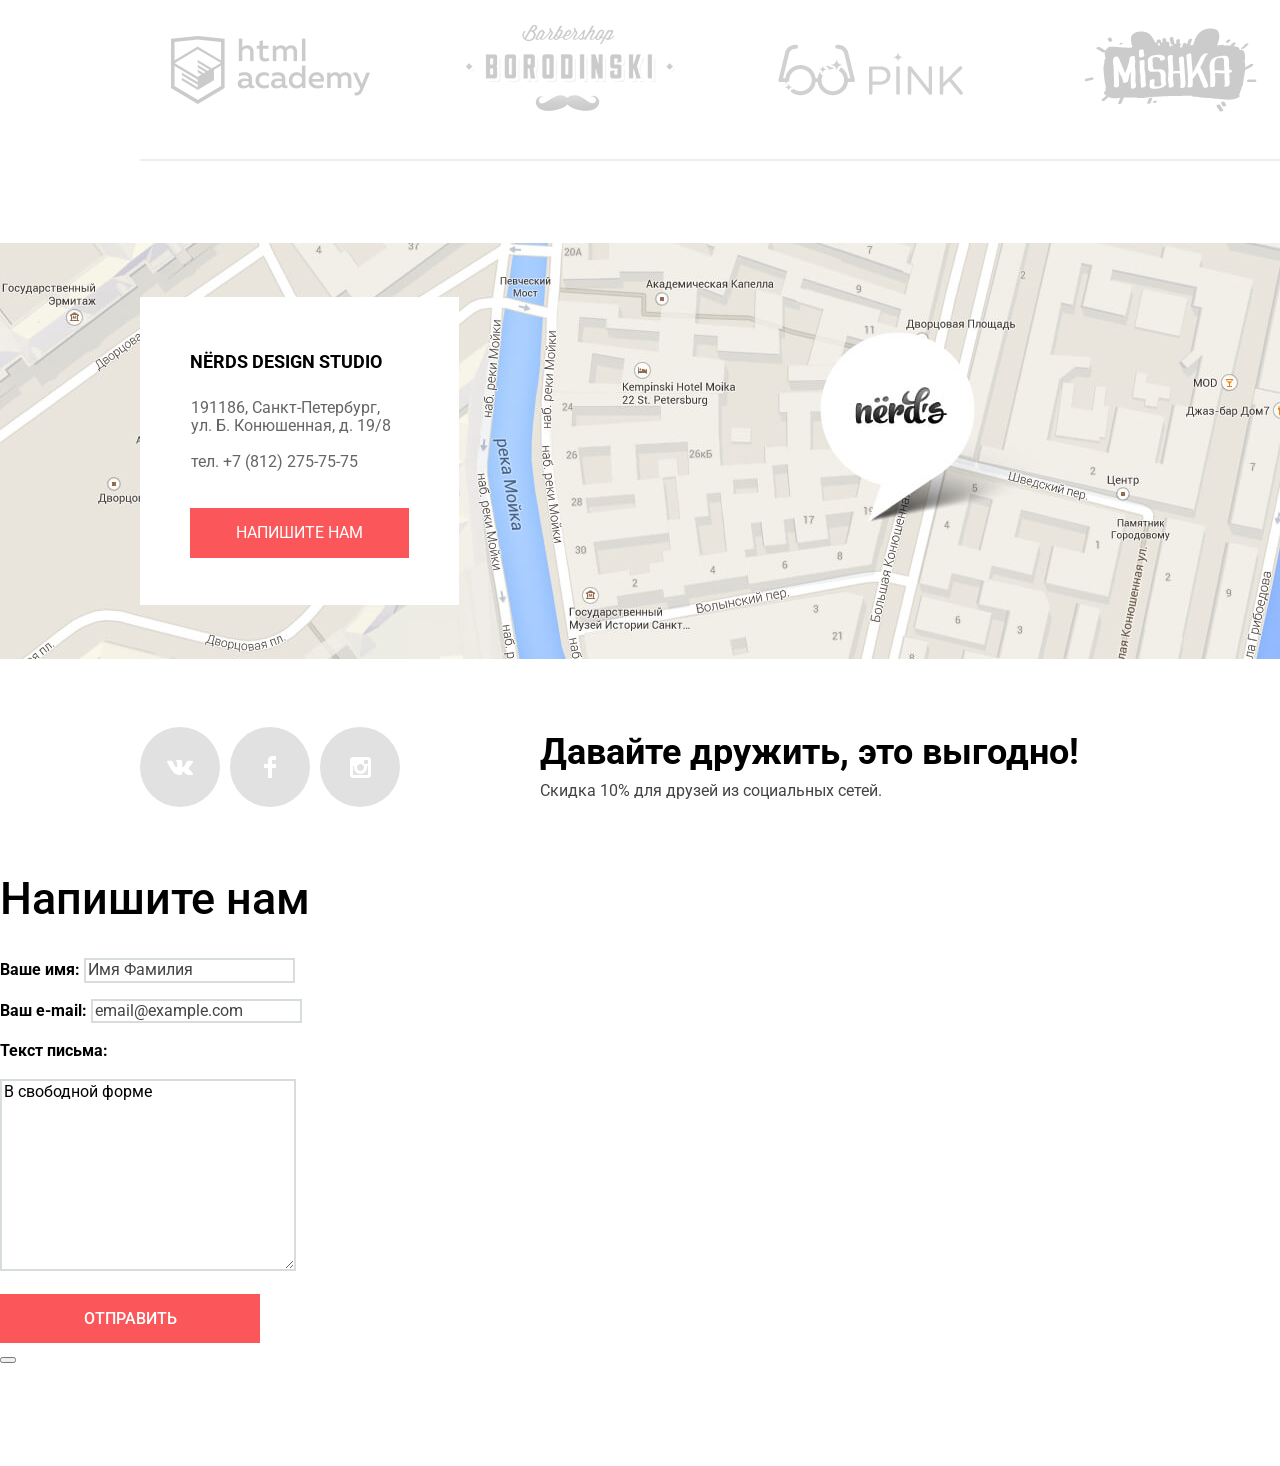
==== commit 360c0dbf: "Revert "перед поправкой от подсказки в тееге" This reverts commit c1bbb6b45460f9bfbc8b4f4500187abcf3" ====
--- a/index.html
+++ b/index.html
@@ -8,7 +8,6 @@
 		<link rel="stylesheet" href="css/style.css">
 	</head>
 	<body>
-		<div class="wrapper"></div>
 		<header class="main-header">
 			<nav class="main-navigation">
 				<a class="main-header-logo"><img src="img/nerds-logo.svg" width="160" height="65" alt="Логотип Нердс"></a>
@@ -146,25 +145,24 @@
 				<p>Скидка 10% для друзей из социальных сетей.</p>
 			</div>
 		</footer>
-		<section class="form shadow">
-			<h2>Напишите нам</h2>
+		<section class="form">
 			<form class="write-us" action="https://echo.htmlacademy.ru" method="post">
-				<p class="write-us-item display_form">
+				<h2>Напишите нам</h2>
+				<p class="write-us-item">
 					<label for="write-us-name">Ваше имя:</label>
-					<input id="write-us-name" type="text" name="name" value="" placeholder="Имя Фамилия">
+					<input type="text" id="write-us-name" name="name" placeholder="Имя Фамилия">
 				</p>
-				<p class="write-us-item display_form">
+				<p class="write-us-item">
 					<label for="write-us-e-mail">Ваш e-mail:</label>
-					<input type="text" id="write-us-e-mail" name="e-mail" value="" placeholder="email@example.com">	
+					<input type="text" id="write-us-e-mail" name="e-mail" placeholder="email@example.com">	
 				</p>
-				<p class="textarea display_form">
-					<label for="text">Текст письма:</label>
-					<textarea name="text" id="text" cols="91" rows="5">В свободной форме</textarea>
+				<p class="write-us-item">
+					<label>Текст письма:</label>
 				</p>
+				<p class="write-us-item"><textarea name="text" id="text" cols="30" rows="10">В свободной форме</textarea></p>
 				<button class="button" type="submit">Отправить</button>
 			</form>
-			<button class="modal-close" type="button"><span class="visually-hidden">Закрыть</span></button>
+			<button class="modal-close" type="button" aria-label="Закрыть"></button>
 		</section>
-		<div class="modal_overlay"></div>
 	</body>
 </html>
--- a/css/style.css
+++ b/css/style.css
@@ -1,8 +1,8 @@
 /* глобальные правила ------------------------------------------------------------------ */
 body {
-  margin: 0 auto;
-  padding: 0;
-  width: 1160px;
+  margin: 0;
+  padding: 0;
+  min-width: 1440px;
   font-family: "Roboto", Arial, sans-serif;
   font-size: 16px;
   line-height: 24px;
@@ -14,22 +14,12 @@
   text-decoration: none;
 }
 /* хэдер -----------------------------------------------------------------------------*/
-.wrapper {
-  position: absolute;
-  width: 100%;
-  height: 545px;
-  top: 0;
-  left: 0;
+.main-header {
   background-color: #eeeeee;
-  z-index: 0;
-}
-.main-header {
-  z-index: 10;
 }
 /* Логотип ------------------------------*/
 .main-header-logo {
-  margin: 49px 200px 0 0;
-  z-index: 5;
+  margin: 49px 200px 0 140px;
 }
 .main-header-logo:hover {
   opacity: 0.8;
@@ -45,14 +35,12 @@
   font-weight: 500;
   text-transform: uppercase;
   color: #000000;
-  z-index: 5;
 }
 .site-navigation {
   display: flex;
   padding: 0;
   margin: 75px 245px 0 0;
   list-style: none;
-  z-index: 5;
 }
 .site-navigation li {
   margin: 0 47px 0 0;
@@ -63,7 +51,7 @@
 /* Корзина -------------------------------------------*/
 .basket {
   position: relative;
-  margin: 75px 0 0 0;
+  margin: 75px 140px 0 0;
   padding: 0;
   list-style: none;
 }
@@ -97,7 +85,7 @@
 }
 .text-slider {
   width: 400px;
-  z-index: 5;
+  margin-left: 140px;
 }
 .text-slider h2 {
   font-size: 55px;
@@ -142,15 +130,14 @@
 /* преимущества --------------------------------------------------------------------------- */
 .advantages-list {
   display: flex;
-  flex-wrap: wrap;
-  justify-content: space-between;
   border-bottom: 2px solid #eeeeee;
-  margin: 80px 60px 0 0;
+  margin: 80px 100px 0 140px;
   padding: 0 0 80px 0;
 }
 .advantages-list li {
   list-style-type: none;
   width: 300px;
+  margin-right: 100px;
 }
 .advantages-list h4 {
   margin: 18px 0 16px 0;
@@ -209,7 +196,7 @@
 .studio {
   display: flex;
   justify-content: space-between;
-  margin: 40px 0 0 0;
+  margin: 40px 140px 0 140px;
   border-bottom: 2px solid #eeeeee;
   padding-bottom: 49px;
 }
@@ -224,18 +211,7 @@
   margin: 24px 0 0 0;
 }
 .studio-item {
-  position: relative;
   margin: 0 0 24px 0;
-  list-style-type: none;
-}
-.studio-list li::before {
-content: "";
-position: absolute;
-top: 11px;
-left: -35px;
-width: 25px;
-height: 2px;
-background-color: #fb565a;
 }
 .studio_orders p {
   margin: 0 0 39px 0;
@@ -280,14 +256,13 @@
 }
 /* Партнёры ---------------------------------------------------------------------------------- */
 .partners {
-  margin: 0;
+  margin: 0 140px 0 140px;
   border-bottom: 2px solid #eeeeee;
 }
 .partners ul {
   margin: 0;
   padding: 0;
   display: flex;
-  flex-wrap: wrap;
   justify-content: space-between;
 }
 .center_img {
@@ -311,17 +286,13 @@
   position: relative;
 }
 .contacts img {
-  position: relative;
-  top: 0;
-  left: 0;
-  margin: 82px 0 61px -140px;
-  width: 1440px;
-  z-index: 0;
+  margin: 82px 0 61px 0;
+  max-width: 100%;
 }
 .contacts_background {
   position: absolute;
   top: 136px;
-  left: 0;
+  left: 140px;
   width: 319px;
   height: 308px;
   background-color: #ffffff;
@@ -357,7 +328,7 @@
 .main-footer {
   display: flex;
   justify-content: flex-start;
-  margin: 0 0 69px 0;
+  margin: 0 140px 69px 140px;
 }
 .footer-social {
   width: 260px;
@@ -405,111 +376,38 @@
 }
 /* напишите нам -----------------------------------------------*/
 .form {
-  display: none;
-  width: 760px;
-  padding: 65px 100px 0 100px;
+  width: 960px;
+  height: 590px;
   background-color: #ffffff;
-  position: fixed;
-  left: 240px;
-  right: 240px;
-  bottom: 179px;
-  z-index: 2;
-}
-.shadow {
-  box-shadow: 0 0 15px 15px rgba(0, 1, 1, 0.25);
-}
-.modal_overlay {
-  display: none;
-  position: fixed;
-  top: 0;
-  left: 0;
-  height: 100%;
-  width: 100%;
-  z-index: 1;
-  background-color: rgba(0, 0, 0, 0.5);
-}
-.modal-close {
-  position: absolute;
-  top: 75px;
-  right: 90px;
-  width: 22px;
-  height: 22px;
-  font-size: 0;
-  cursor: pointer;
-  border: 0;
-  background-color: #ffffff;
-  padding: 0;
-}
-.modal-close::before,
-.modal-close::after {
-content: "";
-position: absolute;
-top: 10px;
-left: 2px;
-width: 19px;
-height: 3px;
-background-color: #fecccd;
-}
-.modal-close::before {
-  transform: rotate(45deg);
-}
-.modal-close::after {
-  transform: rotate(-45deg);
-}
-.form h2 {
-  margin: 0;
+}
+.write-us button {
+  background-color: #fb565a;
+  border: none;
+  text-transform: uppercase;
+  font-weight: 500;
+  line-height: 18px;
+  color: #ffffff;
+  width: 260px;
+  height: 49px;
+}
+.write-us h2 {
+  font-weight: 500;
   font-size: 45px;
-  font-weight: 500;
   line-height: 45px;
   color: #000000;
 }
-.write-us p {
-  margin: 0;
-  display: inline-block;
-  font-weight: 700;
-  line-height: 18px;
-  color: #000000;
-}
-.display_form input, .display_form label {
-  display: block;
-}
-.display_form label {
-  margin: 0;
-  margin: 34px 0 8px 0;
-}
-.display_form input {
-  width: 344px;
-  padding: 13px 0 13px 12px;
-  line-height: 18px;
+.write-us label {
+  font-weight: 700;
+  line-height: 18px;
+  color: #000000;
+}
+.write-us-item input::-webkit-input-placeholder {
+  line-height: 18px;
+  color: #444444;
+}
+.write-us-item input, .write-us-item textarea {
   border: 2px solid #d7dcde;
-}
-.display_form textarea {
-  padding: 13px 0 13px 12px;
-  line-height: 18px;
-  border: 2px solid #d7dcde;
-}
-.display_form input::-webkit-input-placeholder {
-  color: #444444;
-} 
-.display_form input::-moz-placeholder {
-  color: #444444;
-}
-.write-us {
-  display: flex;
-  flex-wrap: wrap;
-  justify-content: space-between;
-}
-.button {
-  width: 260px;
-  height: 50px;
-  margin: 47px 0 84px 0;
-  padding: 0 80px 0 80px;
-  border: none;
-  font-weight: 500;
-  line-height: 18px;
-  text-transform: uppercase;
-  color: #ffffff;
-  background-color: #fb565a;
+  
 }
 /* скрытые заголовки которых нет  в макете -----------------------------------------------*/
 .visually-hidden {
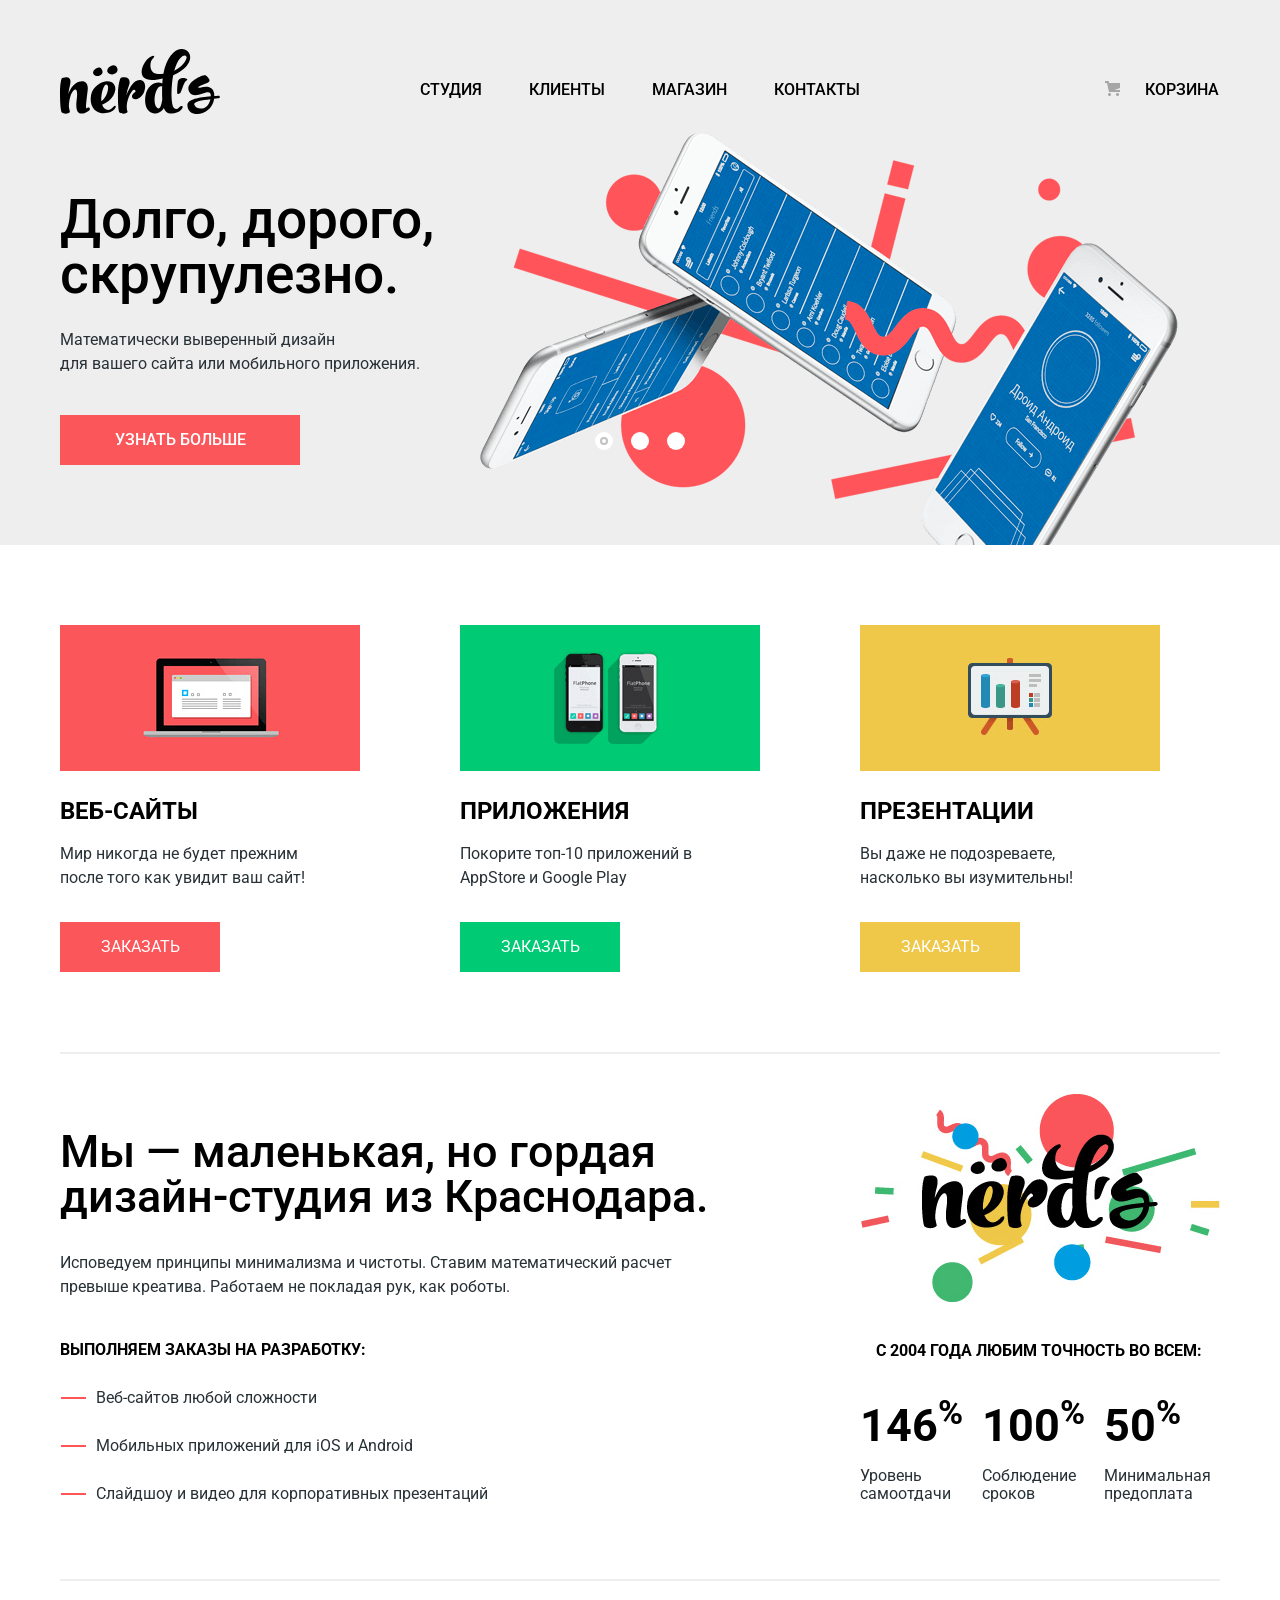
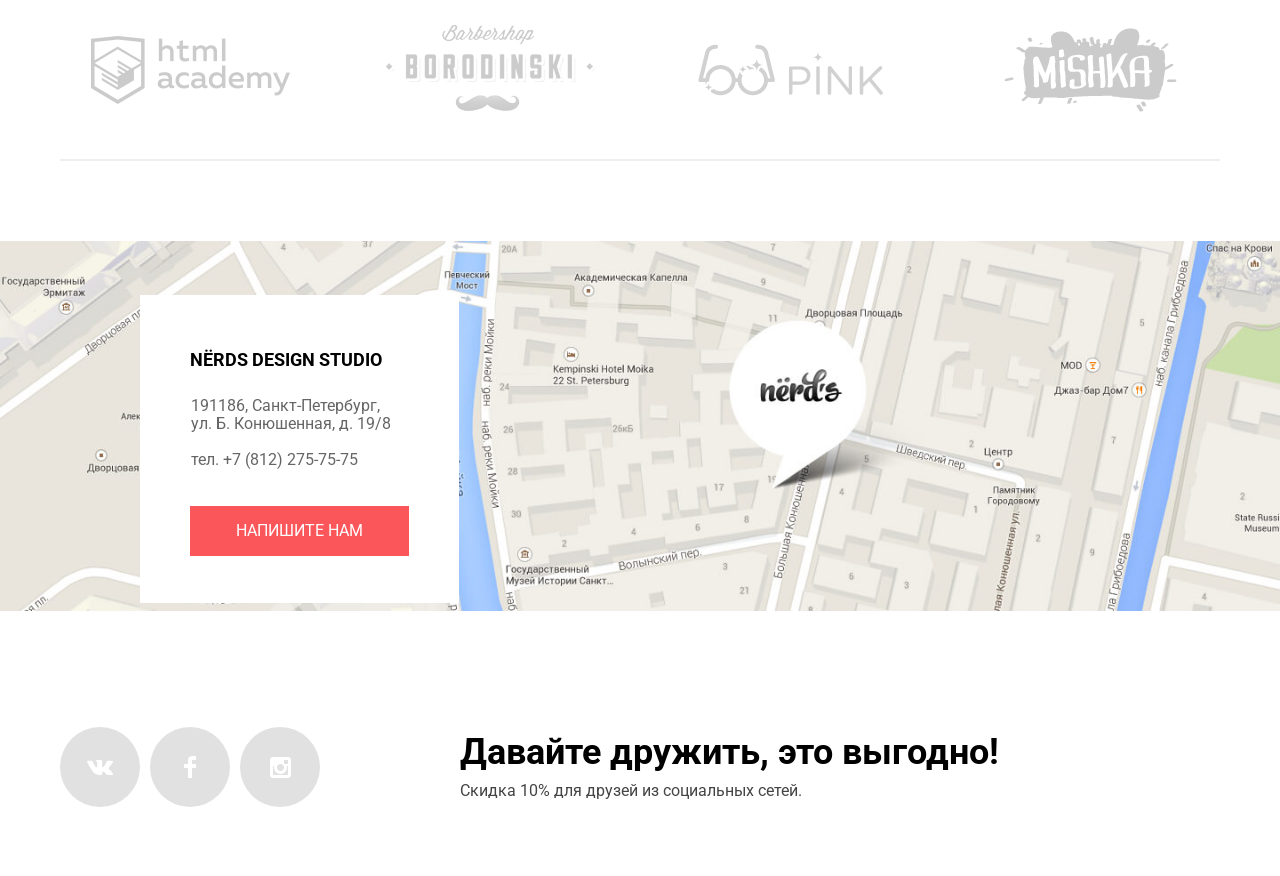
==== commit 800af3f6: "остальные слайды и radio button" ====
--- a/index.html
+++ b/index.html
@@ -9,7 +9,7 @@
 	</head>
 	<body>
 		<header class="main-header">
-			<nav class="main-navigation">
+			<nav class="main-navigation container">
 				<a class="main-header-logo"><img src="img/nerds-logo.svg" width="160" height="65" alt="Логотип Нердс"></a>
 				<ul class="site-navigation">
 					<li class="site-navigation-items">
@@ -31,79 +31,107 @@
 					</li>
 				</ul>	
 			</nav>
-			<section class="slider">
+			<section class="slider container">
+				<div class="slider_radio_button">
+					<label class="radio"><input type="radio" name="slider" checked><span></span></label>
+					<label class="radio"><input type="radio" name="slider"><span></span></label>
+					<label class="radio"><input type="radio" name="slider"><span></span></label>
+				</div>
 				<h1 class="visually-hidden">Слайдер</h1>
-				<div class="text-slider">
-					<h2>Долго, дорого, скрупулезно.</h2>
-					<p>Математически выверенный дизайн<br> для вашего сайта или мобильного приложения.</p>
-					<button>Узнать больше</button>
-				</div>
-				<div class="img_slider">
-					<img src="img/slide1.png" width="698" height="413" alt="Дизайн">
+				<div class="slider-1">
+					<div class="text-slider-1 slider_global_text">
+						<h2>Долго, дорого, скрупулезно.</h2>
+						<p>Математически выверенный дизайн<br> для вашего сайта или мобильного приложения.</p>
+						<button>Узнать больше</button>
+					</div>
+					<div class="img_slider-1">
+						<img src="img/slide1.png" width="698" height="413" alt="Дизайн">
+					</div>
+				</div>
+				<div class="slider-2">
+					<div class="text-slider-2 slider_global_text">
+						<h2>Любим математику как никто другой</h2>
+						<p>Никакого креатива, только математические формулы<br> для расчета идеальных пропорций.</p>
+						<button>Узнать больше</button>
+					</div>
+					<div class="img_slider-2">
+						<img src="img/slide2.png" width="663" height="430" alt="Дизайн">
+					</div>
+				</div>
+				<div class="slider-3">
+					<div class="text-slider-3 slider_global_text">
+						<h2>Только ночь, только хардкор</h2>
+						<p>Работать днем, как все? Мы против этого.<br> Ближе к полуночи работа только начинается.</p>
+						<button>Узнать больше</button>
+					</div>
+					<div class="img_slider-3">
+						<img src="img/slide3.png" width="759" height="411" alt="Дизайн">
+					</div>
 				</div>
 			</section>
 		</header>
-		<main class="container">
-			<section class="advantages">
+		<main>
+			<section class="advantages container">
 				<h2 class="visually-hidden">Преимущества</h2>
-				<ul class="advantages-list">
-					<li class="advantages-list-items">
-						<img src="img/web-sites.png" width="300" height="146" alt="Веб сайты">
-						<h4>Веб-сайты</h4>
-						<p>Мир никогда не будет прежним<br> после того как увидит ваш сайт!</p>
-						<button class="web-sites-color">Заказать</button>
-					</li>
-					<li class="advantages-list-items">
-						<img src="img/applications.png" width="300" height="146" alt="Приложения">
-						<h4>Приложения</h4>
-						<p>Покорите топ-10 приложений в AppStore и Google Play</p>
-						<button class="applications-color">Заказать</button>
-					</li>
-					<li class="advantages-list-items">
-						<img src="img/presentations.png" width="300" height="146" alt="Презентации">
-						<h4>Презентации</h4>
-						<p>Вы даже не подозреваете,<br> насколько вы изумительны!</p>
-						<button class="presentations-color">Заказать</button>
-					</li>
-				</ul>
-			</section>
-			<section class="studio">
-				<div class="studio_orders">
-					<h2>Мы — маленькая, но гордая дизайн-студия из Краснодара.</h2>
-					<p>Исповедуем принципы минимализма и чистоты. Ставим математический расчет<br> превыше креатива. Работаем не покладая рук, как роботы.</p>
-					<h4>Выполняем заказы на разработку:</h4>
-					<ul class="studio-list">
-						<li class="studio-item">
-						Веб-сайтов любой сложности
-						</li>
-						<li class="studio-item">
-						Мобильных приложений для iOS и Android
-						</li>
-						<li class="studio-item">
-						Слайдшоу и видео для корпоративных презентаций
+				<div class="border">
+					<ul class="advantages-list">
+						<li class="advantages-list-items">
+							<img src="img/web-sites.png" width="300" height="146" alt="Веб сайты">
+							<h4>Веб-сайты</h4>
+							<p>Мир никогда не будет прежним<br> после того как увидит ваш сайт!</p>
+							<button class="web-sites-color">Заказать</button>
+						</li>
+						<li class="advantages-list-items">
+							<img src="img/applications.png" width="300" height="146" alt="Приложения">
+							<h4>Приложения</h4>
+							<p>Покорите топ-10 приложений в AppStore и Google Play</p>
+							<button class="applications-color">Заказать</button>
+						</li>
+						<li class="advantages-list-items">
+							<img src="img/presentations.png" width="300" height="146" alt="Презентации">
+							<h4>Презентации</h4>
+							<p>Вы даже не подозреваете,<br> насколько вы изумительны!</p>
+							<button class="presentations-color">Заказать</button>
 						</li>
 					</ul>
 				</div>
-				<div class="studio_percent">
-					<img src="img/color-nerds.png" width="360" height="208" alt="Цветной логотип">
-					<h4>с 2004 года Любим точность во всем:</h4>
-					<table class="table">
-						<tr><th>146<sup>%</sup></th><th>100<sup>%</sup></th><th>50<sup>%</sup></th></tr>
-						<tr><td>Уровень самоотдачи</td><td>Соблюдение  сроков</td><td>Минимальная предоплата</td></tr>
-					</table>
-				</div>
-			</section>
-			<section class="partners">
-				<h2 class="visually-hidden">Партнёры</h2>
-				<ul>
-					<li class="center_img"><img src="img/html-academy.png" alt="HTML Academy"></li>
-					<li class="center_img"><img src="img/borodinski.png" width="209" height="90" alt="Borodinski"></li>
-					<li class="center_img"><img src="img/pink.png" alt="Pink"></li>
-					<li class="center_img"><img src="img/mishka.png" alt="Mishka"></li>
-				</ul>
-			</section>
-			<section class="contacts">
-				<img src="img/map.jpg" class="map" width="1440" height="416" alt="Индекс 191186, город Санкт-Петербург, ул. Б. Конюшенная, д. 19/8, тел. +7 (812) 275-75-75">
+			</section>
+			<section class="container">
+				<div class="studio border">
+					<div class="studio_orders">
+						<h2>Мы — маленькая, но гордая дизайн-студия из Краснодара.</h2>
+						<p>Исповедуем принципы минимализма и чистоты. Ставим математический расчет<br> превыше креатива. Работаем не покладая рук, как роботы.</p>
+						<h4>Выполняем заказы на разработку:</h4>
+						<ul class="studio-list">
+							<li class="studio-item">Веб-сайтов любой сложности</li>
+							<li class="studio-item">Мобильных приложений для iOS и Android</li>
+							<li class="studio-item">Слайдшоу и видео для корпоративных презентаций</li>
+						</ul>
+					</div>
+					<div class="studio_percent">
+						<img src="img/color-nerds.png" width="360" height="208" alt="Цветной логотип">
+						<h4>с 2004 года Любим точность во всем:</h4>
+						<table class="table">
+							<tr><th>146<sup>%</sup></th><th>100<sup>%</sup></th><th>50<sup>%</sup></th></tr>
+							<tr><td>Уровень самоотдачи</td><td>Соблюдение  сроков</td><td>Минимальная предоплата</td></tr>
+						</table>
+					</div>
+				</div>
+			</section>
+			<section class="container">
+				<div class="partners border">
+					<h2 class="visually-hidden">Партнёры</h2>
+					<ul>
+						<li class="center_img"><img src="img/html-academy.png" alt="HTML Academy"></li>
+						<li class="center_img"><img src="img/borodinski.png" width="209" height="90" alt="Borodinski"></li>
+						<li class="center_img"><img src="img/pink.png" alt="Pink"></li>
+						<li class="center_img"><img src="img/mishka.png" alt="Mishka"></li>
+					</ul>
+				</div>
+			</section>
+		</main>
+		<div class="background_img">
+			<section class="contacts container">
 				<h2 class="visually-hidden">Как до нас добраться</h2>
 				<div class="contacts_background">
 					<h4>Nёrds design studio</h4>
@@ -113,56 +141,60 @@
 					<button>Напишите нам</button>
 				</div>
 			</section>
-		</main>
+		</div>
+		
 		<footer class="main-footer">
-			<div class="footer-social">			
-				<ul>
-					<li class="social-button">
-						<a href="#">
-							<div class="background_icon">
-								<img src="img/vk-icon.svg" aria-label="Вконтакте">
-							</div>
-						</a>
-					</li>
-					<li class="social-button">
-						<a href="#">
-							<div class="background_icon">
-								<img src="img/fb-icon.svg" aria-label="Фэйсбук">
-							</div>
-						</a>
-					</li>
-					<li class="social-button">
-						<a href="#">
-							<div class="background_icon">
-								<img src="img/insta-icon.svg" aria-label="Инстаграм">
-							</div>
-						</a>
-					</li>
-				</ul>
-			</div>
-			<div class="footer_discounts">
-				<h3>Давайте дружить, это выгодно!</h3>
-				<p>Скидка 10% для друзей из социальных сетей.</p>
+			<div class="footer_flex container">
+				<div class="footer-social">		
+					<ul>
+						<li class="social-button">
+							<a href="#">
+								<div class="background_icon">
+									<img src="img/vk-icon.svg" aria-label="Вконтакте">
+								</div>
+							</a>
+						</li>
+						<li class="social-button">
+							<a href="#">
+								<div class="background_icon">
+									<img src="img/fb-icon.svg" aria-label="Фэйсбук">
+								</div>
+							</a>
+						</li>
+						<li class="social-button">
+							<a href="#">
+								<div class="background_icon">
+									<img src="img/insta-icon.svg" aria-label="Инстаграм">
+								</div>
+							</a>
+						</li>
+					</ul>
+				</div>
+				<div class="footer_discounts">
+					<h3>Давайте дружить, это выгодно!</h3>
+					<p>Скидка 10% для друзей из социальных сетей.</p>
+				</div>
 			</div>
 		</footer>
-		<section class="form">
+		<section class="form shadow">
+			<h2>Напишите нам</h2>
 			<form class="write-us" action="https://echo.htmlacademy.ru" method="post">
-				<h2>Напишите нам</h2>
-				<p class="write-us-item">
+				<p class="write-us-item display_form">
 					<label for="write-us-name">Ваше имя:</label>
-					<input type="text" id="write-us-name" name="name" placeholder="Имя Фамилия">
+					<input id="write-us-name" type="text" name="name" value="" placeholder="Имя Фамилия">
 				</p>
-				<p class="write-us-item">
+				<p class="write-us-item display_form">
 					<label for="write-us-e-mail">Ваш e-mail:</label>
-					<input type="text" id="write-us-e-mail" name="e-mail" placeholder="email@example.com">	
+					<input type="text" id="write-us-e-mail" name="e-mail" value="" placeholder="email@example.com">	
 				</p>
-				<p class="write-us-item">
-					<label>Текст письма:</label>
+				<p class="textarea display_form">
+					<label for="text">Текст письма:</label>
+					<textarea name="text" id="text" cols="91" rows="5">В свободной форме</textarea>
 				</p>
-				<p class="write-us-item"><textarea name="text" id="text" cols="30" rows="10">В свободной форме</textarea></p>
 				<button class="button" type="submit">Отправить</button>
 			</form>
-			<button class="modal-close" type="button" aria-label="Закрыть"></button>
+			<button class="modal-close" type="button"><span class="visually-hidden">Закрыть</span></button>
 		</section>
+		<div class="modal_overlay"></div>
 	</body>
 </html>
--- a/css/style.css
+++ b/css/style.css
@@ -2,7 +2,7 @@
 body {
   margin: 0;
   padding: 0;
-  min-width: 1440px;
+
   font-family: "Roboto", Arial, sans-serif;
   font-size: 16px;
   line-height: 24px;
@@ -13,13 +13,29 @@
 a {
   text-decoration: none;
 }
+.container {
+  width: 1160px;
+  margin: 0 auto;
+  padding: 0 20px;
+}
+/** { outline: 2px dotted red; }
+* * { outline: 2px dotted green; }
+* * * { outline: 2px dotted orange; }
+* * * * { outline: 2px dotted blue; }
+* * * * * { outline: 1px solid red; }
+* * * * * * { outline: 1px solid green; }
+* * * * * * * { outline: 1px solid orange; }
+* * * * * * * * { outline: 1px solid blue; }*/
 /* хэдер -----------------------------------------------------------------------------*/
+
+/* Логотип ------------------------------*/
 .main-header {
   background-color: #eeeeee;
-}
-/* Логотип ------------------------------*/
+  background-position: top center;
+}
 .main-header-logo {
-  margin: 49px 200px 0 140px;
+  margin: 49px 200px 0 0;
+  z-index: 5;
 }
 .main-header-logo:hover {
   opacity: 0.8;
@@ -35,12 +51,14 @@
   font-weight: 500;
   text-transform: uppercase;
   color: #000000;
+  z-index: 5;
 }
 .site-navigation {
   display: flex;
   padding: 0;
   margin: 75px 245px 0 0;
   list-style: none;
+  z-index: 5;
 }
 .site-navigation li {
   margin: 0 47px 0 0;
@@ -51,7 +69,7 @@
 /* Корзина -------------------------------------------*/
 .basket {
   position: relative;
-  margin: 75px 140px 0 0;
+  margin: 75px 0 0 0;
   padding: 0;
   list-style: none;
 }
@@ -80,24 +98,81 @@
   color: #a6a6a6;
 }
 /* слайдер ------------------------------------------------------------------------------*/
+.slider_radio_button {
+  display: flex;
+  justify-content: space-between;
+  position: absolute;
+  width: 90px;
+  bottom: 95px;
+  left: 50%;
+  margin-left: -45px;
+  z-index: 6;
+}
+.slider_radio_button input[type="radio"] {
+  display: none;
+  width: 18px;
+  height: 18px;
+}
+.radio span {
+  position: relative; /* Относительное позиционирование */
+  display: flex;
+  width: 18px; 
+  height: 18px;
+  background: #ffffff; /* белый цвет фона */
+  border-radius: 50%; /* Круглый переключатель */
+}
+/* Добавляем белую точку по центру */
+.radio input:checked + span::before { 
+  content: '';
+  position: absolute;
+  left: 5px; 
+  top: 5px;
+  width: 4px; 
+  height: 4px;
+  border: 2px solid #c2c2c2;
+  border-radius: 50%;
+}
 .slider {
   display: flex;
-}
-.text-slider {
+  position: relative;
+}
+.slider-1 {
+  display: flex;
+  width: 100%;
+}
+.slider-2 {
+  display: none;
+  position: relative;
+  width: 100%;
+}
+.slider-3 {
+  display: none;
+  position: relative;
+  width: 100%;
+}
+.text-slider-1 {
   width: 400px;
-  margin-left: 140px;
-}
-.text-slider h2 {
+  z-index: 5;
+}
+.text-slider-2 {
+  width: 560px;
+  z-index: 5;
+}
+.text-slider-3 {
+  width: 460px;
+  z-index: 5;
+}
+.slider_global_text h2 {
   font-size: 55px;
   line-height: 55px;
   font-weight: 500;
   color: #000000;
   margin: 68px 0 26px 0;
 }
-.slider p {
+.slider_global_text p {
   margin: 0 0 39px 0;
 }
-.slider button {
+.slider_global_text button {
   margin: 0 0 80px 0;
   padding: 0;
   width: 240px;
@@ -117,27 +192,53 @@
   background-color: #d7373b;
   color: rgb(255,255,255, 0.3);
 }
-.img_slider {
+.img_slider-1 {
   position: relative;
   width: 760px;
   margin: 8px 0 0 31px;
 }
-.img_slider img {
+.img_slider-2 {
+  position: absolute;
+  width: 680px;
+  bottom: 0;
+  right: 0;
+}
+.img_slider-3 {
+  position: absolute;
+  width: 760px;
+  bottom: 0;
+  right: 0;
+}
+.img_slider-1 img {
   position: absolute;
   bottom: 0;
   left: 0;
 }
+.img_slider-2 img {
+  position: absolute;
+  bottom: 0;
+  right: 0;
+}
+.img_slider-3 img {
+  position: absolute;
+  bottom: 0;
+  right: 0;
+}
 /* преимущества --------------------------------------------------------------------------- */
+.border {
+  border-bottom: 2px solid #eeeeee;
+}
 .advantages-list {
   display: flex;
-  border-bottom: 2px solid #eeeeee;
-  margin: 80px 100px 0 140px;
+  flex-wrap: wrap;
+  justify-content: space-between;
+  
+  margin: 80px 60px 0 0;
   padding: 0 0 80px 0;
 }
 .advantages-list li {
   list-style-type: none;
   width: 300px;
-  margin-right: 100px;
 }
 .advantages-list h4 {
   margin: 18px 0 16px 0;
@@ -196,8 +297,7 @@
 .studio {
   display: flex;
   justify-content: space-between;
-  margin: 40px 140px 0 140px;
-  border-bottom: 2px solid #eeeeee;
+  margin-top: 40px;
   padding-bottom: 49px;
 }
 .studio_orders {
@@ -211,7 +311,18 @@
   margin: 24px 0 0 0;
 }
 .studio-item {
+  position: relative;
   margin: 0 0 24px 0;
+  list-style-type: none;
+}
+.studio-list li::before {
+content: "";
+position: absolute;
+top: 11px;
+left: -35px;
+width: 25px;
+height: 2px;
+background-color: #fb565a;
 }
 .studio_orders p {
   margin: 0 0 39px 0;
@@ -255,14 +366,11 @@
   padding: 5px 0 0 0;
 }
 /* Партнёры ---------------------------------------------------------------------------------- */
-.partners {
-  margin: 0 140px 0 140px;
-  border-bottom: 2px solid #eeeeee;
-}
 .partners ul {
   margin: 0;
   padding: 0;
   display: flex;
+  flex-wrap: wrap;
   justify-content: space-between;
 }
 .center_img {
@@ -282,16 +390,17 @@
   opacity: 0.1;
 }
 /* Контакты -----------------------------------------------*/
-.contacts {
+.background_img {
+  height: 416px;
+  background-image: url(../img/map.jpg);
+  background-size: 100%;
+  background-repeat: no-repeat;
+  margin: 80px 0 0 0;
   position: relative;
 }
-.contacts img {
-  margin: 82px 0 61px 0;
-  max-width: 100%;
-}
 .contacts_background {
   position: absolute;
-  top: 136px;
+  top: 54px;
   left: 140px;
   width: 319px;
   height: 308px;
@@ -326,9 +435,11 @@
 }
 /* футер -----------------------------------------------*/
 .main-footer {
+  margin: 70px 0 69px 0;
+}
+.footer_flex {
   display: flex;
   justify-content: flex-start;
-  margin: 0 140px 69px 140px;
 }
 .footer-social {
   width: 260px;
@@ -376,38 +487,111 @@
 }
 /* напишите нам -----------------------------------------------*/
 .form {
-  width: 960px;
-  height: 590px;
+  display: none;
+  width: 760px;
+  padding: 65px 100px 0 100px;
   background-color: #ffffff;
-}
-.write-us button {
+  position: fixed;
+  left: 240px;
+  right: 240px;
+  bottom: 179px;
+  z-index: 2;
+}
+.shadow {
+  box-shadow: 0 0 15px 15px rgba(0, 1, 1, 0.25);
+}
+.modal_overlay {
+  display: none;
+  position: fixed;
+  top: 0;
+  left: 0;
+  height: 100%;
+  width: 100%;
+  z-index: 1;
+  background-color: rgba(0, 0, 0, 0.5);
+}
+.modal-close {
+  position: absolute;
+  top: 75px;
+  right: 90px;
+  width: 22px;
+  height: 22px;
+  font-size: 0;
+  cursor: pointer;
+  border: 0;
+  background-color: #ffffff;
+  padding: 0;
+}
+.modal-close::before,
+.modal-close::after {
+content: "";
+position: absolute;
+top: 10px;
+left: 2px;
+width: 19px;
+height: 3px;
+background-color: #fecccd;
+}
+.modal-close::before {
+  transform: rotate(45deg);
+}
+.modal-close::after {
+  transform: rotate(-45deg);
+}
+.form h2 {
+  margin: 0;
+  font-size: 45px;
+  font-weight: 500;
+  line-height: 45px;
+  color: #000000;
+}
+.write-us p {
+  margin: 0;
+  display: inline-block;
+  font-weight: 700;
+  line-height: 18px;
+  color: #000000;
+}
+.display_form input, .display_form label {
+  display: block;
+}
+.display_form label {
+  margin: 0;
+  margin: 34px 0 8px 0;
+}
+.display_form input {
+  width: 344px;
+  padding: 13px 0 13px 12px;
+  line-height: 18px;
+  border: 2px solid #d7dcde;
+}
+.display_form textarea {
+  padding: 13px 0 13px 12px;
+  line-height: 18px;
+  border: 2px solid #d7dcde;
+}
+.display_form input::-webkit-input-placeholder {
+  color: #444444;
+} 
+.display_form input::-moz-placeholder {
+  color: #444444;
+}
+.write-us {
+  display: flex;
+  flex-wrap: wrap;
+  justify-content: space-between;
+}
+.button {
+  width: 260px;
+  height: 50px;
+  margin: 47px 0 84px 0;
+  padding: 0 80px 0 80px;
+  border: none;
+  font-weight: 500;
+  line-height: 18px;
+  text-transform: uppercase;
+  color: #ffffff;
   background-color: #fb565a;
-  border: none;
-  text-transform: uppercase;
-  font-weight: 500;
-  line-height: 18px;
-  color: #ffffff;
-  width: 260px;
-  height: 49px;
-}
-.write-us h2 {
-  font-weight: 500;
-  font-size: 45px;
-  line-height: 45px;
-  color: #000000;
-}
-.write-us label {
-  font-weight: 700;
-  line-height: 18px;
-  color: #000000;
-}
-.write-us-item input::-webkit-input-placeholder {
-  line-height: 18px;
-  color: #444444;
-}
-.write-us-item input, .write-us-item textarea {
-  border: 2px solid #d7dcde;
-  
 }
 /* скрытые заголовки которых нет  в макете -----------------------------------------------*/
 .visually-hidden {
